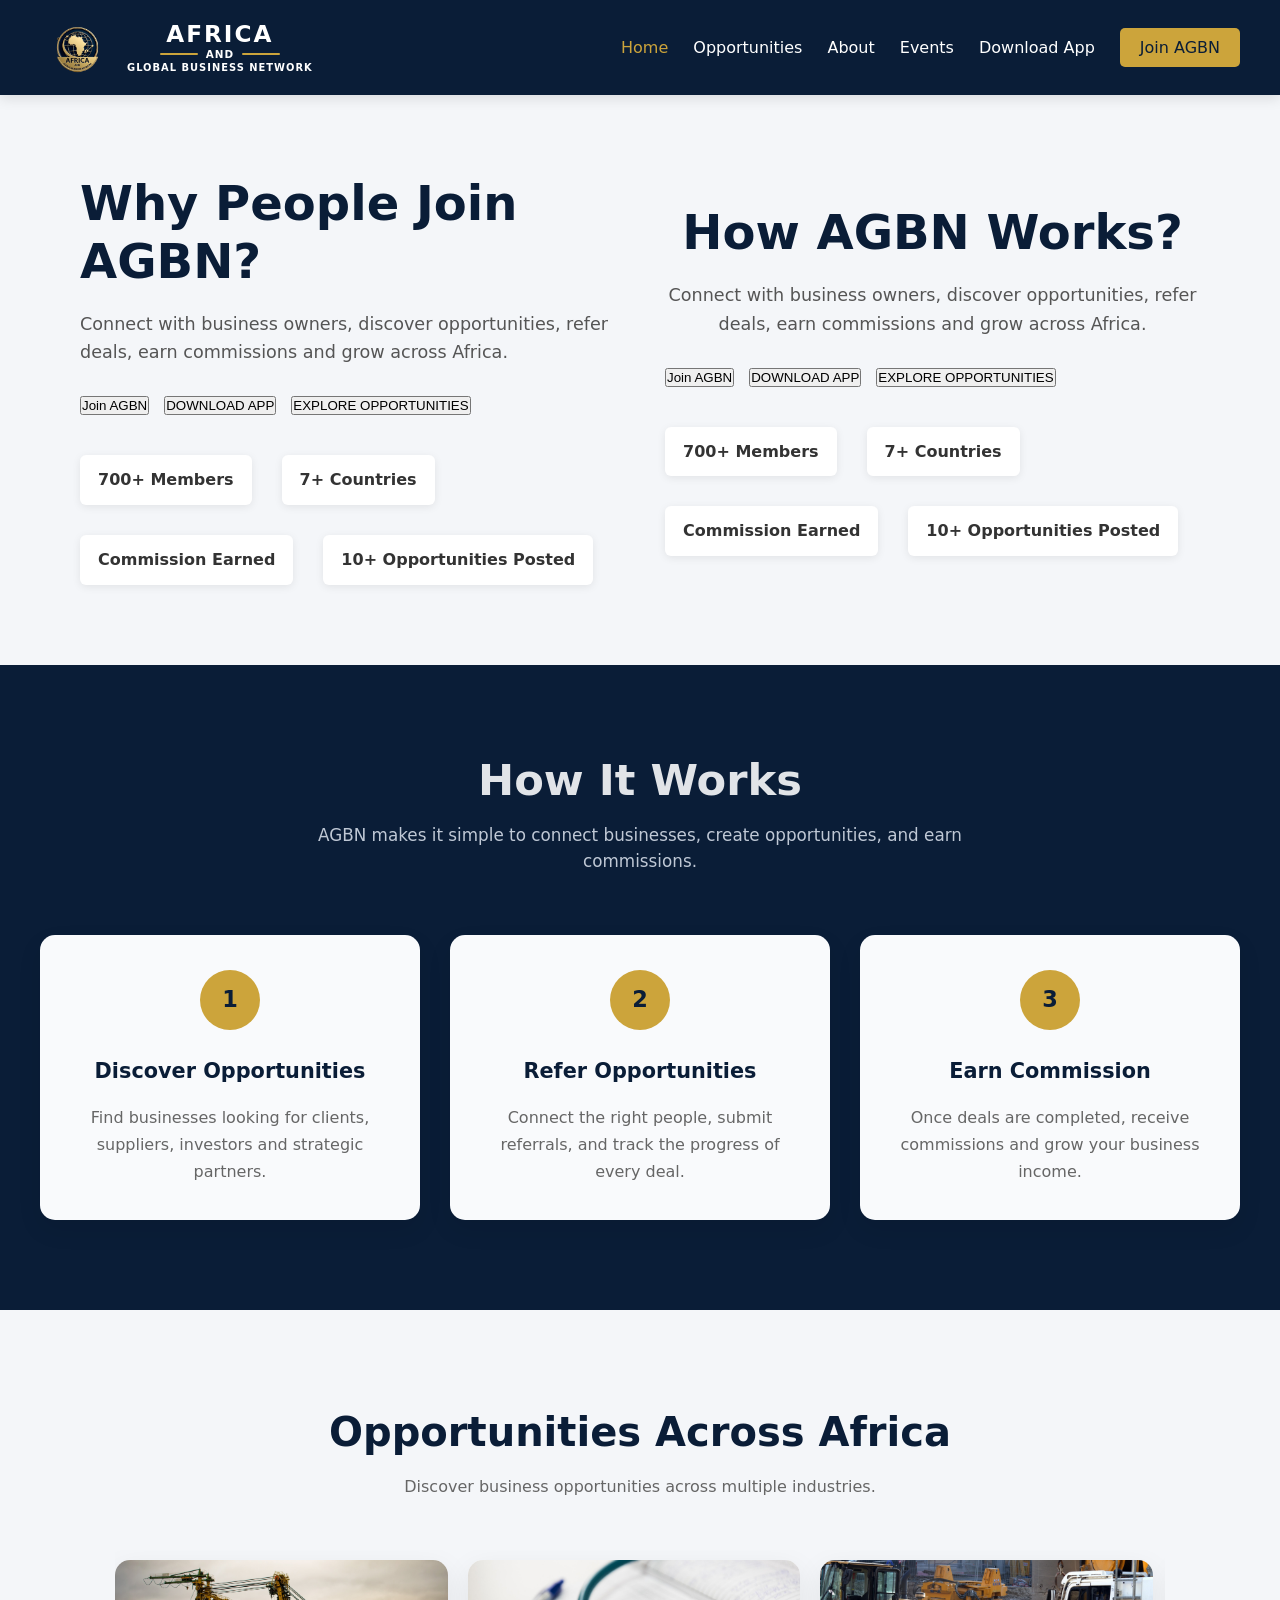
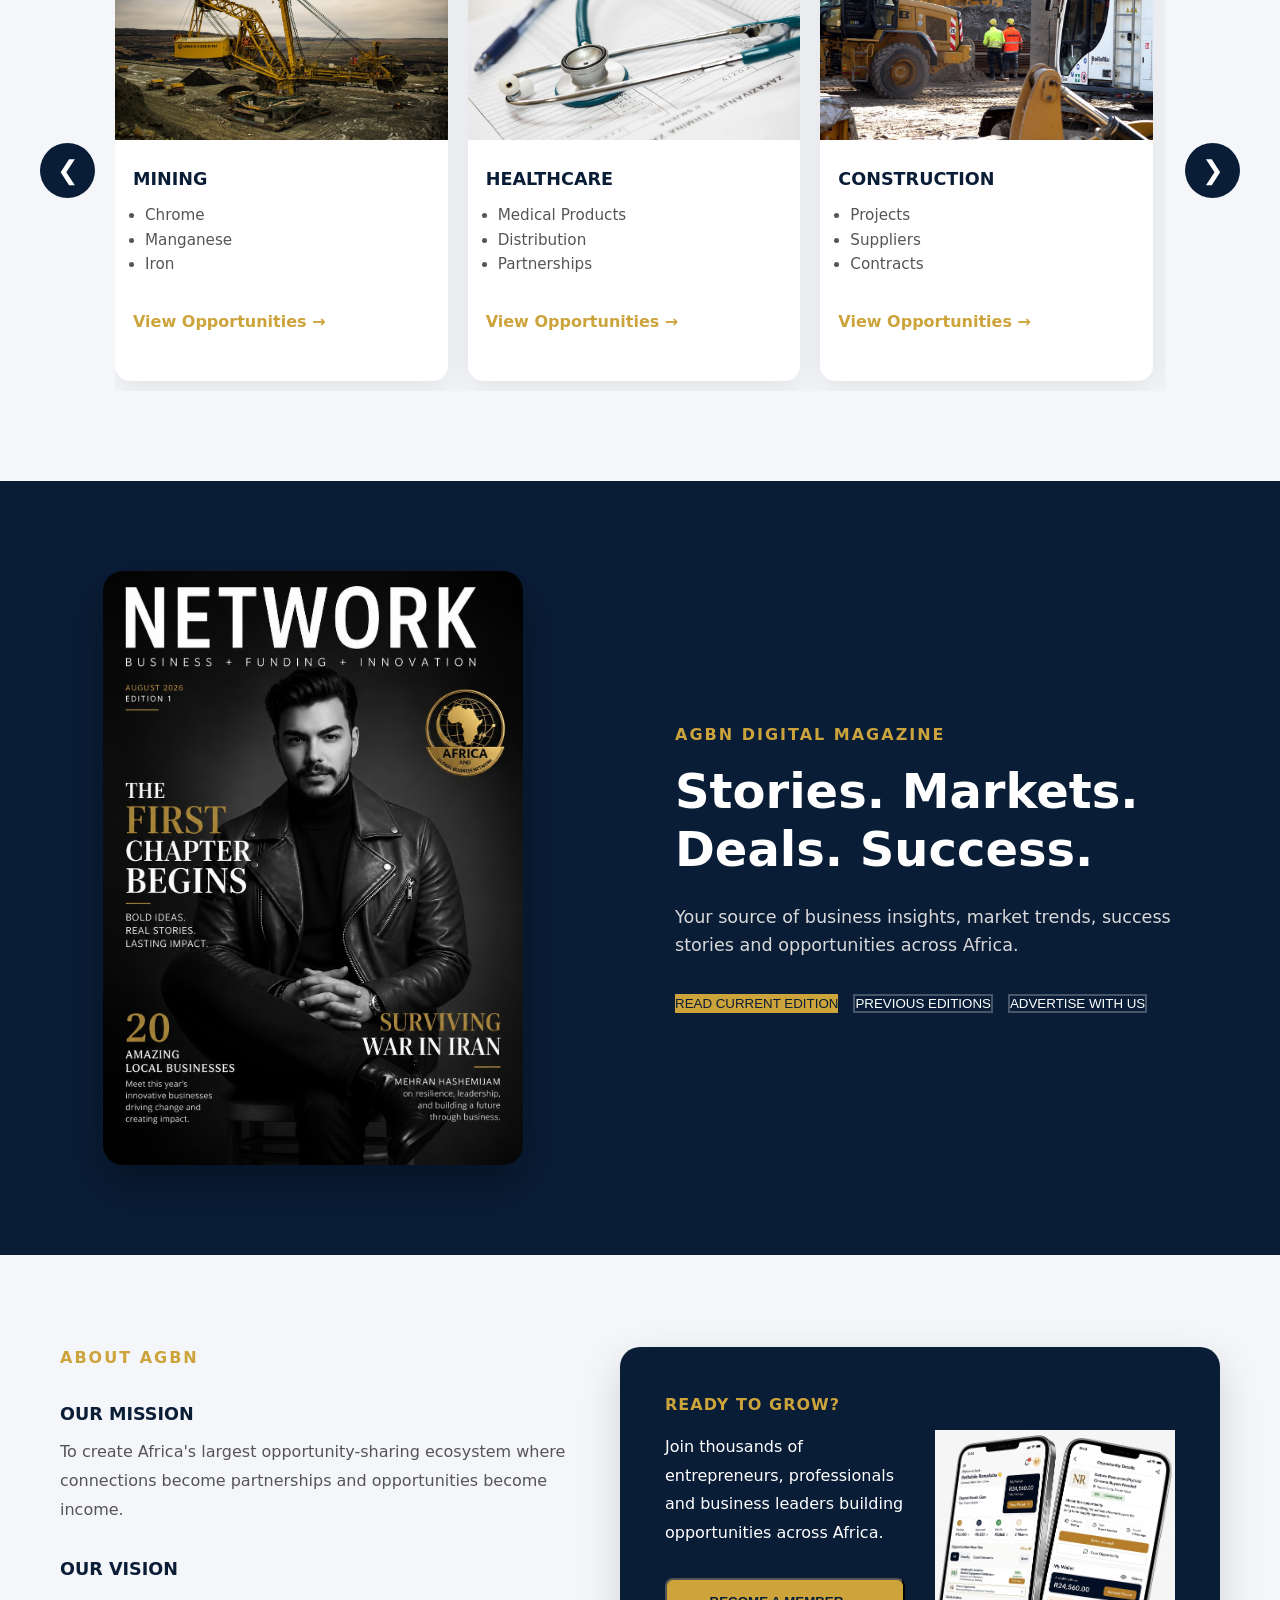
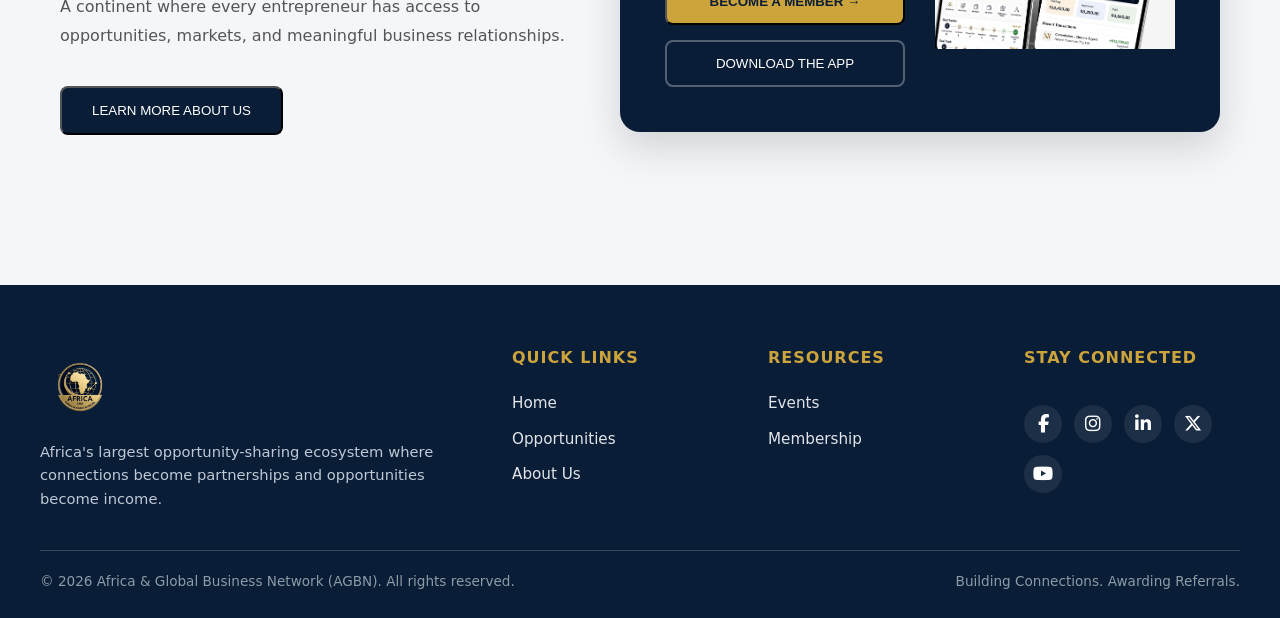
==== about.html @ 31475134 "Add files via upload" ====
<!DOCTYPE html>
<html lang="en">
<head>
    <meta charset="UTF-8">
    <meta name="viewport" content="width=device-width, initial-scale=1.0">
    <title>Africa & Global Business Network | AGBN</title>

     <!-- Browser Tab Logo -->
    <link rel="icon" type="image/png" href="./images/favicon.ico">

    <!-- Apple Devices -->
    <link rel="apple-touch-icon" href="./images/favicon.ico">
    <link rel="stylesheet" href="./css/main.css">

    <link rel="stylesheet" href="https://cdnjs.cloudflare.com/ajax/libs/font-awesome/6.7.2/css/all.min.css">
</head>
<body>

    <!-- NAVBAR -->
    <header class="navbar-header">
        <nav class="nav-container">

            <div class="logo-container">

                <!-- Logo -->
                <img src="./images/logos.png" alt="AGBN Logo" class="nav-logo">

                <!-- Logo Text -->
                <div class="logo-text">

                    <h2>AFRICA</h2>

                    <div class="logo-divider">
                        <span></span>
                        <p>AND</p>
                        <span></span>
                    </div>

                    <h4>GLOBAL BUSINESS NETWORK</h4>

                </div>

            </div>

            <!-- Mobile toggle -->
            <input type="checkbox" id="nav-toggle" class="nav-toggle">

            <label for="nav-toggle" class="hamburger-label">
                <span></span>
                <span></span>
                <span></span>
            </label>

            <ul class="nav-links">
                <li><a href="./index.html" class="active">Home</a></li>
                <li><a href="./opportunities.html">Opportunities</a></li>
                <!--
                <li><a href="#">Magazine</a></li>
                -->
                <li><a href="./about.html">About</a></li>
                <li><a href="./events.html">Events</a></li>
                <li><a href="./download.html">Download App</a></li>
                <li><a href="https://forms.gle/jRorKfWYr3iCk9Wu8" class="btn-join" target="_blank">Join AGBN</a></li>
            </ul>

        </nav>
    </header>

    <!-- HERO SECTION -->
    <main>
        <section class="first-section">

            <!-- Left side text -->
            <div class="text-content">

                <div class="heading">
                    <h2>
                        Why People Join AGBN?
                    </h2>

                    <p>
                        Connect with business owners, discover opportunities,
                        refer deals, earn commissions and grow across Africa.
                    </p>
                </div>

                <div class="buttons">
                    <button>Join AGBN</button>
                    <button>DOWNLOAD APP</button>
                    <button>EXPLORE OPPORTUNITIES</button>
                </div>

                <div class="stats">
                    <p>700+ Members</p>
                    <p>7+ Countries</p>
                    <p>Commission Earned</p>
                    <p>10+ Opportunities Posted</p>
                </div>

            </div>

            <!-- Right side image -->
            <div class="image-content">
                <div class="heading">
                    <h2>
                        How AGBN Works?
                    </h2>

                    <p>
                        Connect with business owners, discover opportunities,
                        refer deals, earn commissions and grow across Africa.
                    </p>
                </div>

                <div class="buttons">
                    <button>Join AGBN</button>
                    <button>DOWNLOAD APP</button>
                    <button>EXPLORE OPPORTUNITIES</button>
                </div>

                <div class="stats">
                    <p>700+ Members</p>
                    <p>7+ Countries</p>
                    <p>Commission Earned</p>
                    <p>10+ Opportunities Posted</p>
                </div>
            </div>

        </section>

        <section class="second-section">

            <div class="functionality">

                <div class="heading">
                    <h2>How It Works</h2>
                    <p>
                        AGBN makes it simple to connect businesses, create opportunities,
                        and earn commissions.
                    </p>
                </div>

                <div class="items">

                    <div class="item">
                        <div class="number">1</div>

                        <h4>Discover Opportunities</h4>

                        <p>
                            Find businesses looking for clients, suppliers,
                            investors and strategic partners.
                        </p>
                    </div>

                    <div class="item">
                        <div class="number">2</div>

                        <h4>Refer Opportunities</h4>

                        <p>
                            Connect the right people, submit referrals,
                            and track the progress of every deal.
                        </p>
                    </div>

                    <div class="item">
                        <div class="number">3</div>

                        <h4>Earn Commission</h4>

                        <p>
                            Once deals are completed, receive commissions
                            and grow your business income.
                        </p>
                    </div>

                </div>

            </div>

        </section>
        
        <section class="section-three">

            <div class="section-heading">
                <h2>Opportunities Across Africa</h2>
                <p>Discover business opportunities across multiple industries.</p>
            </div>

            <div class="slider">

                <button class="prev">&#10094;</button>

                <div class="cards" id="cards">

                    <div class="card">
                        <img src="./images/mining.jpg" alt="">
                        <h4>MINING</h4>

                        <ul>
                            <li>Chrome</li>
                            <li>Manganese</li>
                            <li>Iron</li>
                        </ul>

                        <a href="#">View Opportunities →</a>
                    </div>

                    <div class="card">
                        <img src="./images/medical.jpg" alt="">
                        <h4>HEALTHCARE</h4>

                        <ul>
                            <li>Medical Products</li>
                            <li>Distribution</li>
                            <li>Partnerships</li>
                        </ul>

                        <a href="#">View Opportunities →</a>
                    </div>

                    <div class="card">
                        <img src="./images/construction.jpg" alt="">
                        <h4>CONSTRUCTION</h4>

                        <ul>
                            <li>Projects</li>
                            <li>Suppliers</li>
                            <li>Contracts</li>
                        </ul>

                        <a href="#">View Opportunities →</a>
                    </div>

                    <div class="card">
                        <img src="./images/technology.jpg" alt="">
                        <h4>TECHNOLOGY</h4>

                        <ul>
                            <li>Software</li>
                            <li>Services</li>
                            <li>Consulting</li>
                        </ul>

                        <a href="#">View Opportunities →</a>
                    </div>

                    <div class="card">
                        <img src="./images/agriculture.jpg" alt="">
                        <h4>AGRICULTURE</h4>

                        <ul>
                            <li>Export</li>
                            <li>Processing</li>
                            <li>Contribution</li>
                        </ul>

                        <a href="#">View Opportunities →</a>
                    </div>

                    <div class="card">
                        <img src="./images/green_energy.jpg" alt="">
                        <h4>GREEN ENERGY</h4>

                        <ul>
                            <li>Solar</li>
                            <li>Wind</li>
                            <li>Hydrogen</li>
                        </ul>

                        <a href="#">View Opportunities →</a>
                    </div>

                    <div class="card">
                        <img src="./images/logistics.jpg" alt="">
                        <h4>LOGISTICS</h4>
                        <ul>
                            <li>Transport</li>
                            <li>Shipping</li>
                            <li>Product Sourcing</li>
                        </ul>

                        <a href="#">View Opportunities →</a>
                    </div>

                    <div class="card">
                        <img src="./images/finance.jpg" alt="">
                        <h4>FINANCE & INVESTMENT</h4>

                        <ul>
                            <li>Crypto</li>
                            <li>Investment</li>
                            <li>Asset Management</li>
                        </ul>

                        <a href="#">View Opportunities →</a>
                    </div>

                    <div class="card">
                        <img src="./images/prof.jpg" alt="">
                        <h4>PROFESSIONAL SERVICES</h4>

                        <ul>
                            <li>Accounting</li>
                            <li>Legal Services</li>
                            <li>IT Consulting</li>
                        </ul>

                        <a href="#">View Opportunities →</a>
                    </div>

                    <div class="card">
                        <img src="./images/manu.jpg" alt="">
                        <h4>MANUFACTURING & PRODUCTION</h4>

                        <ul>
                            <li>Export</li>
                            <li>Processing</li>
                            <li>Contribution</li>
                        </ul>

                        <a href="#">View Opportunities →</a>
                    </div>

                </div>

                <button class="next">&#10095;</button>

            </div>

        </section>

        <section class="section-four">

            <div class="image-left">
                <img src="./images/Magazine.jpeg" alt="AGBN Magazine">
            </div>

            <div class="sub-section-right">

                <span class="eyebrow">AGBN DIGITAL MAGAZINE</span>

                <h2>
                    Stories. Markets.<br>
                    Deals. Success.
                </h2>

                <p>
                    Your source of business insights, market trends,
                    success stories and opportunities across Africa.
                </p>

                <div class="magazine-buttons">
                    <button class="primary-btn">READ CURRENT EDITION</button>
                    <button class="secondary-btn">PREVIOUS EDITIONS</button>
                    <button class="secondary-btn">ADVERTISE WITH US</button>
                </div>

            </div>

        </section>

        <section class="section-five">

            <div class="section-left">

                <div class="about">

                    <h4>ABOUT AGBN</h4>

                    <h6>OUR MISSION</h6>

                    <p>
                        To create Africa's largest opportunity-sharing ecosystem
                        where connections become partnerships and
                        opportunities become income.
                    </p>

                    <h6>OUR VISION</h6>

                    <p>
                        A continent where every entrepreneur has access to
                        opportunities, markets, and meaningful business
                        relationships.
                    </p>

                    <button class="learn-btn">
                        LEARN MORE ABOUT US
                    </button>

                </div>

            </div>

            <div class="section-right">

                <div class="part-one">

                    <h6>READY TO GROW?</h6>

                    <p>
                        Join thousands of entrepreneurs, professionals
                        and business leaders building opportunities
                        across Africa.
                    </p>

                    <button class="member-btn">
                        BECOME A MEMBER →
                    </button>

                    <button class="download-btn">
                        DOWNLOAD THE APP
                    </button>

                </div>

                <div class="part-two">

                    <img src="./images/mobile_app.png"
                        alt="AGBN App">

                </div>

            </div>

        </section> 
    </main>

        <footer class="footer">
        <div class="footer-container">

            <!-- Logo & About -->
            <div class="footer-block">
                <img src="./images/logos.png" alt="AGBN Logo" class="footer-logo">
                <p>
                    Africa's largest opportunity-sharing ecosystem where
                    connections become partnerships and opportunities become income.
                </p>
            </div>

            <!-- Quick Links -->
            <div class="footer-block">
                <h5>QUICK LINKS</h5>
                <ul>
                    <li><a href="./index.html">Home</a></li>
                    <li><a href="./opportunities.html">Opportunities</a></li>
                    <li><a href="./about.html">About Us</a></li>
                </ul>
            </div>

            <!-- Resources -->
            <div class="footer-block">
                <h5>RESOURCES</h5>
                <ul>
                    <li><a href="./events.html">Events</a></li>
                    <li><a href="https://forms.gle/jRorKfWYr3iCk9Wu8" target="_blank" rel="noopener noreferrer">Membership</a></li>
                </ul>
            </div>

            <!-- Social Links -->
            <div class="footer-block">
                <h5>STAY CONNECTED</h5>
                <div class="social-icons">
                    <a href="#" aria-label="Facebook"><i class="fab fa-facebook-f"></i></a>
                    <a href="https://www.instagram.com/africa_global_business_network/" aria-label="Instagram" target="_blank" rel="noopener noreferrer"><i class="fab fa-instagram"></i></a>
                    <a href="#" aria-label="LinkedIn"><i class="fab fa-linkedin-in"></i></a>
                    <a href="#" aria-label="X"><i class="fab fa-x-twitter"></i></a>
                    <a href="#" aria-label="YouTube"><i class="fab fa-youtube"></i></a>
                </div>
            </div>

        </div>

        <hr>

        <div class="footer-bottom">
            <p>© 2026 Africa & Global Business Network (AGBN). All rights reserved.</p>
            <p>Building Connections. Awarding Referrals.</p>
        </div>
    </footer>

    <script src="./js/script.js"></script>
</body>
</html>
---- css/main.css ----
/* ================================
   GLOBAL RESET
================================ */
* {
    margin: 0;
    padding: 0;
    box-sizing: border-box;
}

body {
    font-family: 'Segoe UI', system-ui, -apple-system, sans-serif;
    background-color: #f4f6f9;
    line-height: 1.6;
    color: #333;
}

/* ================================
   NAVBAR
================================ */
.navbar-header {
    background-color: #0a1d37;
    padding: 10px 40px;
    position: sticky;
    top: 0;
    z-index: 1000;
    box-shadow: 0 4px 12px rgba(0, 0, 0, 0.1);
}

.nav-container {
    max-width: 1200px;
    margin: auto;
    display: flex;
    justify-content: space-between;
    align-items: center;
}

/* Logo */
.logo-container {
    display: flex;
    align-items: center;
    gap: 12px;
}

.nav-logo {
    width: 75px;
    height: auto;
}

.logo-text {
    display: flex;
    flex-direction: column;
    align-items: center;
    justify-content: center;
    color: #fff;
    text-align: center;
    line-height: 1;
}

.logo-text h2 {
    margin: 0;
    font-size: 1.45rem;
    font-weight: 800;
    letter-spacing: 2px;
    text-transform: uppercase;
}

.logo-divider {
    display: flex;
    align-items: center;
    justify-content: center;
    gap: 8px;
    margin: 4px 0;
    width: 100%;
}

.logo-divider span {
    width: 38px;
    height: 2px;
    background: #cca43b;
    border-radius: 2px;
}

.logo-divider p {
    margin: 0;
    font-size: 0.65rem;
    font-weight: 700;
    color: #fff;
    letter-spacing: 1px;
}

.logo-text h4 {
    margin: 0;
    font-size: 0.62rem;
    font-weight: 700;
    letter-spacing: 1px;
    text-transform: uppercase;
    white-space: nowrap;
}

/* Navigation Links */
.nav-links {
    list-style: none;
    display: flex;
    align-items: center;
    gap: 25px;
}

.nav-links a {
    text-decoration: none;
    color: white;
    font-size: 1rem;
    font-weight: 500;
    transition: color 0.3s ease;
}

.nav-links a:hover,
.nav-links a.active {
    color: #cca43b;
}

/* Join Button */
.btn-join {
    background: #cca43b;
    color: #0a1d37 !important;
    padding: 10px 20px;
    border-radius: 5px;
    font-weight: 600;
}

.btn-join:hover {
    background: #e5b945;
}

/* Mobile Navbar Toggles */
.nav-toggle {
    display: none;
}

.hamburger-label {
    display: none;
    cursor: pointer;
    flex-direction: column;
    gap: 6px;
}

.hamburger-label span {
    width: 28px;
    height: 3px;
    background: white;
    border-radius: 2px;
    transition: all 0.3s ease;
}

/* ================================
   HERO SECTION
================================ */
.first-section {
    max-width: 1200px;
    margin: auto;
    padding: 80px 40px;
    display: flex;
    justify-content: space-between;
    align-items: center;
    gap: 50px;
}

.text-content {
    flex: 1;
}

.heading h2 {
    font-size: 3rem;
    line-height: 1.2;
    color: #0a1d37;
}

.gold-text {
    color: #cca43b;
}

.heading p {
    margin-top: 20px;
    font-size: 1.1rem;
    color: #555;
}

/* Buttons */
.buttons {
    margin-top: 30px;
    display: flex;
    gap: 15px;
    flex-wrap: wrap;
}

.btn {
    display: inline-block;
    padding: 14px 20px;
    border-radius: 5px;
    font-weight: 600;
    text-decoration: none;
    text-align: center;
    cursor: pointer;
    transition: all 0.3s ease;
}

.btn:hover {
    transform: translateY(-2px);
}

.primary-btn {
    background: #cca43b;
    color: #0a1d37;
    border: none;
}

.primary-btn:hover {
    background: #e5b945;
}

.secondary-btn {
    background: transparent;
    color: white;
    border: 2px solid rgba(255, 255, 255, 0.25);
}

.secondary-btn:hover {
    background: white;
    color: #0a1d37;
}

.outline-btn {
    background: transparent;
    color: #0a1d37;
    border: 2px solid #0a1d37;
}

.outline-btn:hover {
    background: #0a1d37;
    color: white;
}

/* Stats */
.stats {
    margin-top: 40px;
    display: flex;
    gap: 30px;
    flex-wrap: wrap;
}

.stats p {
    background: white;
    padding: 12px 18px;
    border-radius: 6px;
    font-weight: 600;
    box-shadow: 0 2px 8px rgba(0, 0, 0, 0.08);
}

.image-content {
    flex: 1;
    text-align: center;
}

.image-content img {
    max-width: 350px;
    width: 100%;
}

/* ================================
   HOW IT WORKS (SECTION TWO)
================================ */
.second-section {
    background: #0a1d37;
    padding: 90px 20px;
}

.functionality {
    max-width: 1200px;
    margin: auto;
}

.functionality .heading {
    text-align: center;
    margin-bottom: 60px;
}

.functionality .heading h2 {
    font-size: 2.7rem;
    color: #e1e4e8;
    margin-bottom: 15px;
}

.functionality .heading p {
    max-width: 650px;
    margin: auto;
    color: #bfc8d5;
    font-size: 1.05rem;
}

.items {
    display: grid;
    grid-template-columns: repeat(3, 1fr);
    gap: 30px;
}

.item {
    background: #f9fafc;
    padding: 35px;
    border-radius: 15px;
    text-align: center;
    box-shadow: 0 10px 25px rgba(0, 0, 0, 0.08);
    transition: transform 0.3s ease, box-shadow 0.3s ease;
}

.item:hover {
    transform: translateY(-8px);
    box-shadow: 0 15px 35px rgba(0, 0, 0, 0.12);
}

.number {
    width: 60px;
    height: 60px;
    margin: 0 auto 25px;
    border-radius: 50%;
    display: flex;
    justify-content: center;
    align-items: center;
    background: #cca43b;
    color: #0a1d37;
    font-size: 1.4rem;
    font-weight: bold;
}

.item h4 {
    color: #0a1d37;
    margin-bottom: 15px;
    font-size: 1.3rem;
}

.item p {
    color: #666;
    line-height: 1.7;
}

/* ================================
   OPPORTUNITIES SLIDER (SECTION THREE)
================================ */
.section-three {
    padding: 90px 20px;
    background: #f4f6f9;
}

.section-heading {
    text-align: center;
    margin-bottom: 50px;
}

.section-heading h2 {
    font-size: 2.5rem;
    color: #0a1d37;
}

.section-heading p {
    color: #666;
    margin-top: 10px;
}

.slider {
    max-width: 1200px;
    margin: auto;
    display: flex;
    align-items: center;
    gap: 20px;
}

.cards {
    display: flex;
    gap: 20px;
    flex: 1;
    overflow-x: auto;
    overflow-y: hidden;
    scroll-behavior: smooth;
    scroll-snap-type: x mandatory;
    scrollbar-width: none;
    padding: 10px 5px;
}

.cards::-webkit-scrollbar {
    display: none;
}

.card {
    flex: 0 0 calc(33.333% - 14px);
    flex-shrink: 0;
    background: white;
    border-radius: 15px;
    overflow: hidden;
    box-shadow: 0 10px 30px rgba(0, 0, 0, 0.08);
    transition: transform 0.3s ease;
    scroll-snap-align: start;
}

.card:hover {
    transform: translateY(-10px);
}

.card img {
    width: 100%;
    height: 180px;
    object-fit: cover;
}

.card h4 {
    padding: 18px 18px 10px;
    color: #0a1d37;
    font-size: 1.1rem;
}

.card ul {
    padding: 0 30px;
    margin-bottom: 15px;
    color: #555;
    font-size: 0.95rem;
}

.card a {
    display: block;
    padding: 18px;
    color: #cca43b;
    text-decoration: none;
    font-weight: bold;
}

.prev,
.next {
    width: 55px;
    height: 55px;
    border: none;
    border-radius: 50%;
    background: #0a1d37;
    color: white;
    font-size: 26px;
    cursor: pointer;
    transition: background 0.3s ease, color 0.3s ease;
    flex-shrink: 0;
}

.prev:hover,
.next:hover {
    background: #cca43b;
    color: #0a1d37;
}

/* ================================
   MAGAZINE (SECTION FOUR)
================================ */
.section-four {
    background: #0a1d37;
    padding: 90px 20px;
    display: flex;
    justify-content: center;
    align-items: center;
    gap: 70px;
}

.image-left {
    flex: 1;
    display: flex;
    justify-content: center;
}

.image-left img {
    width: 100%;
    max-width: 420px;
    border-radius: 20px;
    box-shadow: 0 20px 45px rgba(0, 0, 0, 0.35);
}

.sub-section-right {
    flex: 1;
    color: white;
}

.eyebrow {
    display: inline-block;
    color: #cca43b;
    font-weight: 700;
    letter-spacing: 2px;
    margin-bottom: 15px;
}

.sub-section-right h2 {
    font-size: 3rem;
    line-height: 1.2;
    margin-bottom: 25px;
}

.sub-section-right p {
    color: #d8d8d8;
    font-size: 1.1rem;
    margin-bottom: 35px;
    max-width: 500px;
}

.magazine-buttons {
    display: flex;
    flex-wrap: wrap;
    gap: 15px;
}

.magazine-buttons h4 {
    color: #cca43b;
    font-size: 1.2rem;
    letter-spacing: 1px;
}

/* ================================
   ABOUT & CTA (SECTION FIVE)
================================ */
.section-five {
    max-width: 1200px;
    margin: auto;
    padding: 90px 20px;
    display: flex;
    gap: 50px;
    align-items: center;
}

.section-left {
    flex: 1;
}

.about h4 {
    color: #cca43b;
    letter-spacing: 2px;
    margin-bottom: 25px;
}

.about h6 {
    color: #0a1d37;
    font-size: 1.1rem;
    margin-top: 30px;
    margin-bottom: 10px;
}

.about p {
    color: #555;
    line-height: 1.8;
}

.learn-btn {
    margin-top: 35px;
    background: #0a1d37;
    color: white;
    padding: 15px 30px;
    border-radius: 8px;
}

.learn-btn:hover {
    background: #cca43b;
    color: #0a1d37;
}

.section-right {
    flex: 1;
    background: #0a1d37;
    border-radius: 20px;
    padding: 45px;
    display: flex;
    align-items: center;
    justify-content: space-between;
    gap: 30px;
    box-shadow: 0 15px 40px rgba(0, 0, 0, 0.15);
}

.part-one {
    flex: 1;
}

.part-one h6 {
    color: #cca43b;
    font-size: 1rem;
    letter-spacing: 1px;
    margin-bottom: 15px;
}

.part-one p {
    color: white;
    line-height: 1.8;
    margin-bottom: 30px;
}

.member-btn {
    background: #cca43b;
    color: #0a1d37;
    padding: 14px 24px;
    border-radius: 8px;
    font-weight: bold;
    margin-bottom: 15px;
    width: 100%;
}

.member-btn:hover {
    background: #e5b945;
}

.download-btn {
    width: 100%;
    padding: 14px;
    background: transparent;
    border: 2px solid rgba(255, 255, 255, 0.3);
    color: white;
    border-radius: 8px;
}

.download-btn:hover {
    background: white;
    color: #0a1d37;
}

.part-two {
    flex: 1;
    display: flex;
    justify-content: center;
}

.part-two img {
    width: 100%;
    max-width: 280px;
}

/* ================================
   FOOTER
================================ */
.footer {
    background: #081629;
    color: white;
    padding: 70px 20px 25px;
}

.footer-container {
    max-width: 1200px;
    margin: auto;
    display: grid;
    grid-template-columns: repeat(auto-fit, minmax(220px, 1fr));
    gap: 45px;
}

.footer-block h5 {
    color: #cca43b;
    margin-bottom: 20px;
    letter-spacing: 1px;
    font-size: 1rem;
    font-weight: 700;
}

.footer-logo {
    width: 110px;
    margin-bottom: 20px;
}

.footer-block p {
    color: #bfc8d5;
    line-height: 1.8;
    font-size: 0.92rem;
}

.footer-block ul {
    list-style: none;
    padding: 0;
}

.footer-block ul li {
    margin-bottom: 12px;
}

.footer-block ul li a {
    color: #d8d8d8;
    text-decoration: none;
    transition: color 0.3s ease;
}

.footer-block ul li a:hover {
    color: #cca43b;
}

/* Social Media Icons */
.social-icons {
    margin-top: 15px;
    display: flex;
    gap: 15px;
    flex-wrap: wrap;
}

.social-icons a {
    width: 44px;
    height: 44px;
    display: flex;
    justify-content: center;
    align-items: center;
    border-radius: 50%;
    text-decoration: none;
    background: rgba(255, 255, 255, 0.08);
    color: white;
    font-size: 18px;
    transition: all 0.3s ease;
}

.social-icons a:hover {
    background: #cca43b;
    color: #0a1d37;
    transform: translateY(-5px) scale(1.08);
    box-shadow: 0 10px 20px rgba(204, 164, 59, 0.35);
}

.footer hr {
    border: none;
    height: 1px;
    background: rgba(255, 255, 255, 0.1);
    margin: 50px auto 25px;
    max-width: 1200px;
}

.footer-bottom {
    max-width: 1200px;
    margin: auto;
    display: flex;
    justify-content: space-between;
    align-items: center;
    flex-wrap: wrap;
    gap: 15px;
    color: #9aa7b8;
    font-size: 0.9rem;
}

/* ================================
   RSVP BUTTON & MODAL STYLES
================================ */
.btn-rsvp {
    display: inline-block;
    align-self: flex-start;
    margin-top: 15px;
    padding: 12px 28px;
    background: #cca43b;
    color: #0a1d37;
    font-weight: 700;
    font-size: 1rem;
    border: none;
    border-radius: 6px;
    cursor: pointer;
    transition: all 0.3s ease;
}

.btn-rsvp:hover {
    background: #e5b945;
    transform: translateY(-2px);
}

/* Modal Overlay */
.modal-overlay {
    position: fixed;
    top: 0;
    left: 0;
    width: 100%;
    height: 100%;
    background: rgba(10, 29, 55, 0.75);
    backdrop-filter: blur(4px);
    display: flex;
    justify-content: center;
    align-items: center;
    z-index: 2000;
    opacity: 0;
    visibility: hidden;
    transition: opacity 0.3s ease, visibility 0.3s ease;
}

/* Show Modal Class */
.modal-overlay.active {
    opacity: 1;
    visibility: visible;
}

/* Modal Content Box */
.modal-content {
    background: #ffffff;
    padding: 40px 30px;
    border-radius: 16px;
    max-width: 420px;
    width: 90%;
    text-align: center;
    position: relative;
    box-shadow: 0 20px 40px rgba(0, 0, 0, 0.2);
    transform: translateY(-20px) scale(0.95);
    transition: transform 0.3s ease;
}

.modal-overlay.active .modal-content {
    transform: translateY(0) scale(1);
}

.modal-close {
    position: absolute;
    top: 15px;
    right: 20px;
    background: none;
    border: none;
    font-size: 1.8rem;
    color: #888;
    cursor: pointer;
    line-height: 1;
    transition: color 0.2s ease;
}

.modal-close:hover {
    color: #0a1d37;
}

.modal-icon {
    font-size: 3rem;
    color: #cca43b;
    margin-bottom: 15px;
}

.modal-content h3 {
    color: #0a1d37;
    font-size: 1.5rem;
    margin-bottom: 12px;
}

.modal-content p {
    color: #666;
    font-size: 0.95rem;
    line-height: 1.6;
    margin-bottom: 25px;
}

.btn-modal-close {
    padding: 10px 24px;
    background: #0a1d37;
    color: #ffffff;
    border: none;
    border-radius: 6px;
    font-weight: 600;
    cursor: pointer;
    transition: background 0.3s ease, color 0.3s ease;
}

.btn-modal-close:hover {
    background: #cca43b;
    color: #0a1d37;
}

/* ================================
   COMING SOON PAGE
================================ */
.coming-soon-section {
    min-height: calc(100vh - 110px);
    display: flex;
    justify-content: center;
    align-items: center;
    padding: 40px 20px;
    background: linear-gradient(135deg, #f4f6f9, #eef3f8);
}

.coming-soon-card {
    max-width: 700px;
    width: 100%;
    background: #ffffff;
    text-align: center;
    padding: 60px 40px;
    border-radius: 20px;
    box-shadow: 0 20px 50px rgba(0, 0, 0, 0.08);
    animation: fadeUp 0.8s ease;
}

.coming-soon-badge {
    display: inline-block;
    background: #cca43b;
    color: #0a1d37;
    font-weight: 700;
    padding: 8px 18px;
    border-radius: 30px;
    margin-bottom: 25px;
    font-size: 0.9rem;
}

.coming-soon-card h1 {
    font-size: 3.5rem;
    color: #0a1d37;
    margin-bottom: 20px;
}

.coming-soon-card p {
    color: #555;
    font-size: 1.1rem;
    line-height: 1.8;
    margin-bottom: 40px;
}

.back-home-btn {
    display: inline-block;
    padding: 15px 35px;
    background: #0a1d37;
    color: white;
    text-decoration: none;
    border-radius: 8px;
    font-weight: 600;
    transition: all 0.3s ease;
}

.back-home-btn:hover {
    background: #cca43b;
    color: #0a1d37;
    transform: translateY(-3px);
}

@keyframes fadeUp {
    from {
        opacity: 0;
        transform: translateY(40px);
    }
    to {
        opacity: 1;
        transform: translateY(0);
    }
}

/* ================================
   MEDIA QUERIES
================================ */

/* Tablet (Max-width: 992px) */
@media screen and (max-width: 992px) {
    .navbar-header {
        padding: 10px 20px;
    }

    .nav-logo {
        width: 60px;
    }

    .logo-container {
        gap: 10px;
    }

    .logo-text h2 {
        font-size: 1.2rem;
    }

    .logo-divider span {
        width: 28px;
    }

    .logo-divider p {
        font-size: 0.6rem;
    }

    .logo-text h4 {
        font-size: 0.55rem;
    }

    .hamburger-label {
        display: flex;
    }

    .nav-links {
        position: absolute;
        top: 100%;
        left: 0;
        width: 100%;
        background: #0a1d37;
        flex-direction: column;
        gap: 0;
        max-height: 0;
        overflow: hidden;
        transition: max-height 0.4s ease-in-out;
    }

    .nav-links li {
        width: 100%;
        text-align: center;
    }

    .nav-links a {
        display: block;
        padding: 18px 0;
        border-bottom: 1px solid rgba(255, 255, 255, 0.08);
    }

    .nav-toggle:checked ~ .nav-links {
        max-height: 600px;
    }

    .nav-toggle:checked ~ .hamburger-label span:nth-child(1) {
        transform: rotate(45deg) translate(6px, 6px);
    }

    .nav-toggle:checked ~ .hamburger-label span:nth-child(2) {
        opacity: 0;
    }

    .nav-toggle:checked ~ .hamburger-label span:nth-child(3) {
        transform: rotate(-45deg) translate(6px, -7px);
    }

    .items {
        grid-template-columns: repeat(2, 1fr);
    }

    .card {
        flex: 0 0 calc(50% - 15px);
    }

    .section-four {
        flex-direction: column;
        text-align: center;
        gap: 40px;
    }

    .sub-section-right {
        display: flex;
        flex-direction: column;
        align-items: center;
    }

    .sub-section-right h2 {
        font-size: 2.3rem;
    }

    .magazine-buttons {
        justify-content: center;
    }

    .section-five {
        flex-direction: column;
    }

    .section-right {
        flex-direction: column-reverse;
        text-align: center;
    }

    .part-one {
        width: 100%;
    }
}

/* Mobile (Max-width: 768px) */
@media screen and (max-width: 768px) {
    .logo-container {
        gap: 8px;
    }

    .nav-logo {
        width: 48px;
    }

    .logo-text h2 {
        font-size: 1rem;
    }

    .logo-divider {
        gap: 6px;
    }

    .logo-divider span {
        width: 18px;
    }

    .logo-divider p {
        font-size: 0.5rem;
    }

    .logo-text h4 {
        font-size: 0.45rem;
        white-space: nowrap;
    }

    .first-section {
        flex-direction: column-reverse;
        text-align: center;
        padding: 40px 20px;
    }

    .heading h2 {
        font-size: 2.2rem;
    }

    .buttons,
    .stats {
        justify-content: center;
    }

    .image-content img {
        max-width: 250px;
    }

    .second-section {
        padding: 60px 20px;
    }

    .items {
        grid-template-columns: 1fr;
    }

    .functionality .heading h2 {
        font-size: 2rem;
    }

    .prev,
    .next {
        display: none;
    }

    .cards {
        gap: 15px;
    }

    .card {
        flex: 0 0 calc(80% - 8px);
    }

    .footer {
        text-align: center;
    }

    .footer-logo {
        margin: auto auto 20px;
    }

    .social-icons {
        justify-content: center;
    }

    .footer-bottom {
        flex-direction: column;
        text-align: center;
    }

    .coming-soon-card {
        padding: 40px 25px;
    }

    .coming-soon-card h1 {
        font-size: 2.4rem;
    }

    .coming-soon-card p {
        font-size: 1rem;
    }
}

/* Small Phones (Max-width: 600px) */
@media screen and (max-width: 600px) {
    .image-left img {
        max-width: 280px;
    }

    .sub-section-right h2 {
        font-size: 2rem;
    }

    .magazine-buttons {
        flex-direction: column;
        width: 100%;
    }

    .section-five {
        padding: 60px 20px;
    }

    .section-right {
        padding: 30px;
    }

    .part-two img {
        max-width: 220px;
    }
}

/* Extra Small Devices (Max-width: 480px) */
@media screen and (max-width: 480px) {
    .card {
        flex: 0 0 100%;
    }

    .card img {
        height: 160px;
    }

    .card h4 {
        font-size: 1rem;
    }

    .card ul {
        font-size: 0.85rem;
        padding: 0 20px;
    }
}

/* ================================ FOOTER STYLES ================================ */
.footer {
    background-color: #0a1d37;
    color: #ffffff;
    padding: 60px 20px 25px 20px;
    margin-top: 60px;
}

.footer-container {
    max-width: 1200px;
    margin: 0 auto;
    display: grid;
    grid-template-columns: 2fr repeat(3, 1fr);
    gap: 40px;
}

.footer-block {
    display: flex;
    flex-direction: column;
}

.footer-logo {
    width: 80px;
    height: auto;
    margin-bottom: 15px;
}

.footer-block p {
    color: #bfc8d5;
    font-size: 0.92rem;
    line-height: 1.6;
}

.footer-block h5 {
    color: #cca43b;
    font-size: 1rem;
    font-weight: 700;
    margin-bottom: 20px;
    letter-spacing: 1px;
}

.footer-block ul {
    list-style: none;
    padding: 0;
    margin: 0;
}

.footer-block ul li {
    margin-bottom: 10px;
}

.footer-block ul li a {
    color: #e1e4e8;
    text-decoration: none;
    font-size: 0.95rem;
    transition: color 0.3s ease;
}

.footer-block ul li a:hover {
    color: #cca43b;
}

/* Social Media Icons */
.social-icons {
    display: flex;
    gap: 12px;
}

.social-icons a {
    display: flex;
    align-items: center;
    justify-content: center;
    width: 38px;
    height: 38px;
    background-color: rgba(255, 255, 255, 0.08);
    color: #ffffff;
    border-radius: 50%;
    text-decoration: none;
    transition: background-color 0.3s ease, transform 0.3s ease;
}

.social-icons a:hover {
    background-color: #cca43b;
    color: #0a1d37;
    transform: translateY(-3px);
}

/* Footer Bottom Divider & Text */
.footer hr {
    max-width: 1200px;
    margin: 40px auto 20px auto;
    border: none;
    border-top: 1px solid rgba(255, 255, 255, 0.1);
}

.footer-bottom {
    max-width: 1200px;
    margin: 0 auto;
    display: flex;
    justify-content: space-between;
    align-items: center;
    color: #8c9ba5;
    font-size: 0.85rem;
    flex-wrap: wrap;
    gap: 10px;
}

/* Footer Responsive Layout */
@media (max-width: 900px) {
    .footer-container {
        grid-template-columns: 1fr 1fr;
    }
}

@media (max-width: 576px) {
    .footer-container {
        grid-template-columns: 1fr;
        gap: 30px;
    }

    .footer-bottom {
        flex-direction: column;
        text-align: center;
    }
}

/* ================================ RSVP MODAL STYLES ================================ */
.modal-overlay {
    position: fixed;
    top: 0;
    left: 0;
    width: 100%;
    height: 100%;
    background: rgba(10, 29, 55, 0.7);
    backdrop-filter: blur(4px);
    display: flex;
    align-items: center;
    justify-content: center;
    opacity: 0;
    visibility: hidden;
    transition: opacity 0.3s ease, visibility 0.3s ease;
    z-index: 2000;
}

.modal-overlay.active {
    opacity: 1;
    visibility: visible;
}

.modal-content {
    background: #ffffff;
    padding: 35px 30px;
    border-radius: 12px;
    max-width: 420px;
    width: 90%;
    text-align: center;
    position: relative;
    box-shadow: 0 20px 40px rgba(0, 0, 0, 0.2);
    transform: scale(0.8);
    transition: transform 0.3s ease;
}

.modal-overlay.active .modal-content {
    transform: scale(1);
}

.modal-close {
    position: absolute;
    top: 15px;
    right: 18px;
    background: none;
    border: none;
    font-size: 1.5rem;
    color: #888;
    cursor: pointer;
    line-height: 1;
    transition: color 0.2s;
}

.modal-close:hover {
    color: #111;
}

.modal-icon {
    font-size: 2.5rem;
    color: #cca43b;
    margin-bottom: 15px;
}

.modal-content h3 {
    color: #0a1d37;
    font-size: 1.35rem;
    margin-bottom: 10px;
}

.modal-content p {
    color: #555;
    font-size: 0.95rem;
    line-height: 1.5;
    margin-bottom: 20px;
}

.btn-modal-close {
    background-color: #0a1d37;
    color: #ffffff;
    border: none;
    padding: 10px 24px;
    border-radius: 6px;
    font-weight: 600;
    cursor: pointer;
    transition: background-color 0.2s ease;
}

.btn-modal-close:hover {
    background-color: #cca43b;
    color: #0a1d37;
}

/* ===================================================
   EVENTS MAIN SECTION & CARD STYLING
=================================================== */

/* Container centering the event card on the page */
.events-main-container {
    max-width: 1100px;
    margin: 60px auto;
    padding: 0 20px;
    display: flex;
    justify-content: center;
    align-items: center;
    min-height: 60vh;
}

/* Event Card Wrapper */
.event {
    display: flex;
    flex-direction: column; /* Mobile first stack */
    width: 100%;
    max-width: 850px;
    background-color: #ffffff;
    border-radius: 16px;
    overflow: hidden;
    box-shadow: 0 12px 30px rgba(0, 0, 0, 0.08);
    border: 1px solid rgba(10, 29, 55, 0.08);
    transition: transform 0.3s ease, box-shadow 0.3s ease;
}

.event:hover {
    transform: translateY(-5px);
    box-shadow: 0 18px 40px rgba(0, 0, 0, 0.12);
}

/* Event Image Container */
.event .image {
    width: 100%;
    height: 260px;
    overflow: hidden;
    position: relative;
}

.event .image img {
    width: 100%;
    height: 100%;
    object-fit: cover;
    display: block;
    transition: transform 0.4s ease;
}

.event:hover .image img {
    transform: scale(1.04);
}

/* Event Details Container */
.event-details {
    padding: 35px 30px;
    display: flex;
    flex-direction: column;
    justify-content: center;
    gap: 12px;
    flex: 1;
}

.event-details h4 {
    font-size: 1.5rem;
    font-weight: 700;
    color: #0a1d37; /* AGBN Navy */
    margin-bottom: 8px;
    line-height: 1.3;
}

.event-info {
    font-size: 1rem;
    color: #555555;
    margin: 0;
    display: flex;
    align-items: center;
    gap: 8px;
}

.event-info strong {
    color: #0a1d37;
    min-width: 60px;
}

/* RSVP Button */
.btn-rsvp {
    display: inline-block;
    align-self: flex-start;
    margin-top: 15px;
    padding: 12px 32px;
    background-color: #cca43b; /* AGBN Gold */
    color: #0a1d37;
    font-weight: 700;
    text-align: center;
    text-decoration: none;
    border-radius: 8px;
    transition: background-color 0.25s ease, transform 0.2s ease, box-shadow 0.25s ease;
    box-shadow: 0 4px 12px rgba(204, 164, 59, 0.25);
}

.btn-rsvp:hover {
    background-color: #e5b945;
    transform: translateY(-2px);
    box-shadow: 0 6px 16px rgba(204, 164, 59, 0.35);
}

/* ===================================================
   DESKTOP / TABLET RESPONSIVE LAYOUT
=================================================== */
@media (min-width: 768px) {
    .event {
        flex-direction: row; /* Side-by-side layout on desktop */
        height: 380px;
    }

    .event .image {
        width: 48%;
        height: 100%;
    }

    .event-details {
        width: 52%;
        padding: 40px;
    }
}
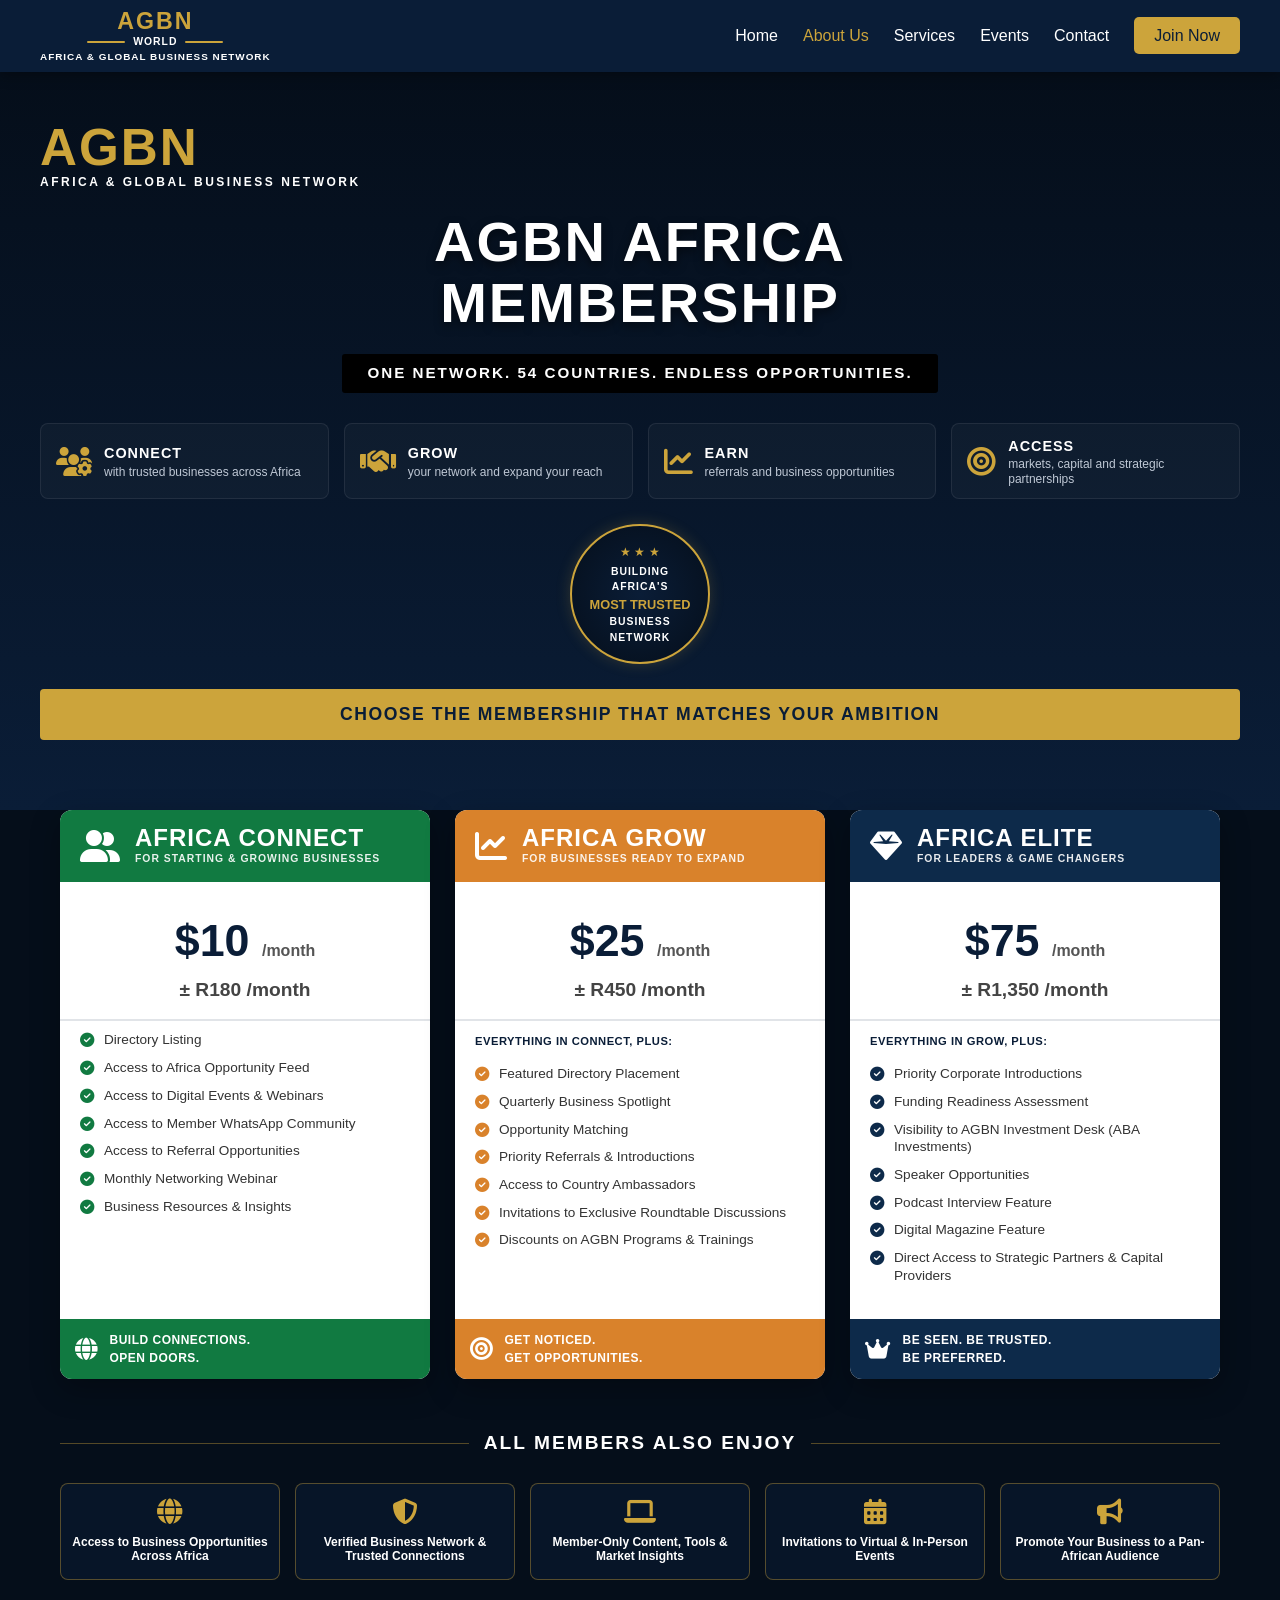
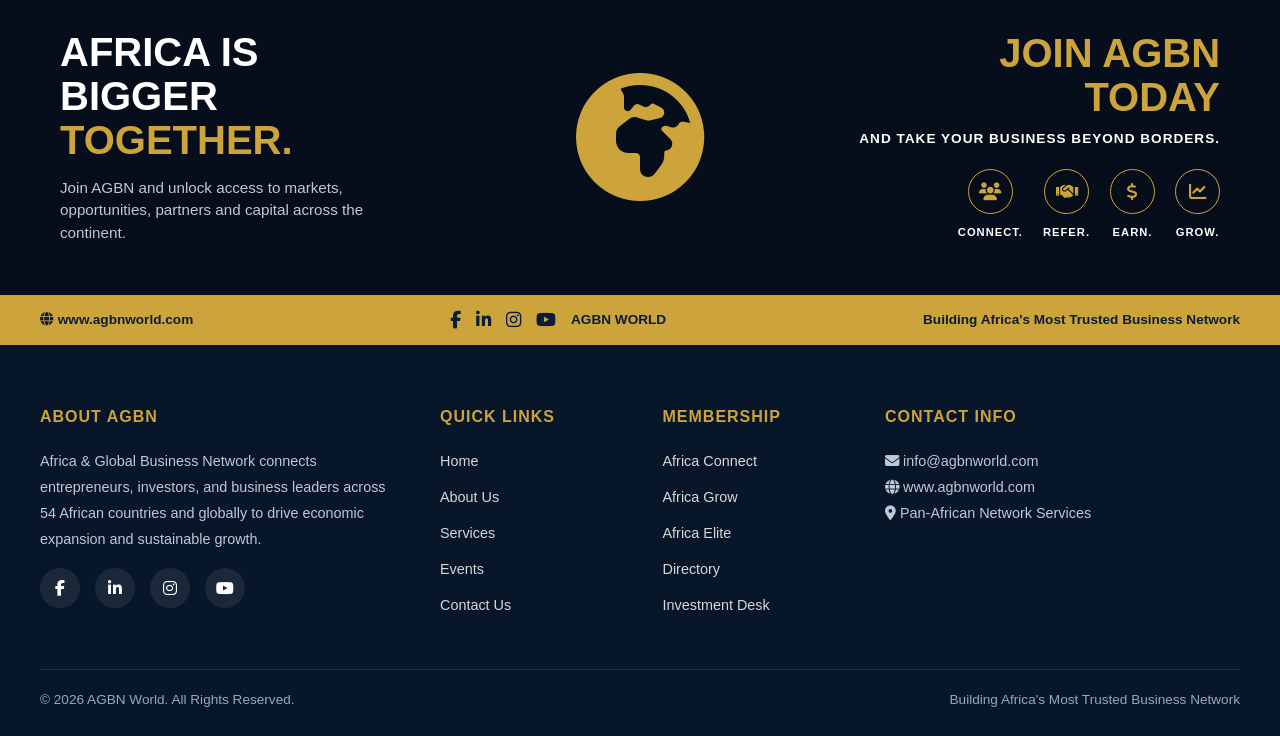
==== commit 8fdc2086: "Add files via upload" ====
--- a/about.html
+++ b/about.html
@@ -3,47 +3,578 @@
 <head>
     <meta charset="UTF-8">
     <meta name="viewport" content="width=device-width, initial-scale=1.0">
-    <title>Africa & Global Business Network | AGBN</title>
-
-     <!-- Browser Tab Logo -->
-    <link rel="icon" type="image/png" href="./images/favicon.ico">
-
-    <!-- Apple Devices -->
-    <link rel="apple-touch-icon" href="./images/favicon.ico">
-    <link rel="stylesheet" href="./css/main.css">
-
-    <link rel="stylesheet" href="https://cdnjs.cloudflare.com/ajax/libs/font-awesome/6.7.2/css/all.min.css">
+    <title>About Us - AGBN Africa Membership</title>
+    <!-- Font Awesome for Icons -->
+    <link rel="stylesheet" href="https://cdnjs.cloudflare.com/ajax/libs/font-awesome/6.4.0/css/all.min.css">
+    <style>
+        /* ================================ GLOBAL RESET ================================ */
+        * { margin: 0; padding: 0; box-sizing: border-box; }
+        body { font-family: 'Segoe UI', Tahoma, Geneva, Verdana, sans-serif; background-color: #050e1a; color: #ffffff; line-height: 1.5; }
+
+        /* ================================ NAVBAR ================================ */
+        .navbar-header { background-color: #0a1d37; padding: 10px 40px; position: sticky; top: 0; z-index: 1000; box-shadow: 0 4px 12px rgba(0, 0, 0, 0.3); }
+        .nav-container { max-width: 1200px; margin: auto; display: flex; justify-content: space-between; align-items: center; }
+        
+        .logo-container { display: flex; align-items: center; gap: 12px; }
+        .nav-logo { width: 65px; height: auto; }
+        .logo-text { display: flex; flex-direction: column; align-items: center; justify-content: center; color: #fff; text-align: center; line-height: 1; }
+        .logo-text h2 { margin: 0; font-size: 1.45rem; font-weight: 800; letter-spacing: 2px; text-transform: uppercase; color: #cca43b; }
+        .logo-divider { display: flex; align-items: center; justify-content: center; gap: 8px; margin: 4px 0; width: 100%; }
+        .logo-divider span { width: 38px; height: 2px; background: #cca43b; border-radius: 2px; }
+        .logo-divider p { margin: 0; font-size: 0.65rem; font-weight: 700; color: #fff; letter-spacing: 1px; }
+        .logo-text h4 { margin: 0; font-size: 0.62rem; font-weight: 700; letter-spacing: 1px; text-transform: uppercase; white-space: nowrap; }
+
+        .nav-links { list-style: none; display: flex; align-items: center; gap: 25px; }
+        .nav-links a { text-decoration: none; color: white; font-size: 1rem; font-weight: 500; transition: 0.3s; }
+        .nav-links a:hover, .nav-links a.active { color: #cca43b; }
+        
+        .btn-join { background: #cca43b; color: #0a1d37 !important; padding: 10px 20px; border-radius: 5px; font-weight: 600; text-decoration: none; transition: 0.3s; }
+        .btn-join:hover { background: #e5b945; }
+
+        .nav-toggle { display: none; }
+        .hamburger-label { display: none; cursor: pointer; flex-direction: column; gap: 6px; }
+        .hamburger-label span { width: 28px; height: 3px; background: white; border-radius: 2px; transition: 0.3s; }
+
+        /* ================================ MAIN HERO SECTION ================================ */
+        .hero-section {
+            background: linear-gradient(180deg, #050e1a 0%, #0a1d37 100%);
+            padding: 50px 20px 30px;
+            text-align: center;
+            position: relative;
+            overflow: hidden;
+        }
+
+        .hero-container {
+            max-width: 1200px;
+            margin: 0 auto;
+            position: relative;
+        }
+
+        .header-brand {
+            display: flex;
+            align-items: center;
+            justify-content: space-between;
+            margin-bottom: 20px;
+        }
+
+        .brand-logo-large {
+            text-align: left;
+        }
+
+        .brand-logo-large h1 {
+            font-size: 3.2rem;
+            font-weight: 900;
+            color: #cca43b;
+            letter-spacing: 2px;
+            line-height: 1;
+        }
+
+        .brand-logo-large p {
+            color: #ffffff;
+            font-size: 0.75rem;
+            font-weight: 700;
+            letter-spacing: 2.5px;
+            text-transform: uppercase;
+        }
+
+        .africa-map-graphic {
+            position: absolute;
+            right: 0;
+            top: -20px;
+            width: 380px;
+            opacity: 0.85;
+            pointer-events: none;
+        }
+
+        .hero-title {
+            font-size: 3.5rem;
+            font-weight: 900;
+            color: #ffffff;
+            text-transform: uppercase;
+            letter-spacing: 2px;
+            line-height: 1.1;
+            margin-top: 10px;
+            text-shadow: 0 4px 10px rgba(0,0,0,0.5);
+        }
+
+        .hero-subtitle-bar {
+            background: #000000;
+            color: #ffffff;
+            display: inline-block;
+            padding: 8px 25px;
+            font-size: 0.95rem;
+            font-weight: 800;
+            letter-spacing: 2px;
+            margin: 20px 0 30px;
+            text-transform: uppercase;
+            border-radius: 3px;
+        }
+
+        /* 4 Value Pillars */
+        .pillars-grid {
+            display: grid;
+            grid-template-columns: repeat(4, 1fr);
+            gap: 15px;
+            margin-bottom: 25px;
+            text-align: left;
+        }
+
+        .pillar-card {
+            display: flex;
+            align-items: center;
+            gap: 12px;
+            background: rgba(255, 255, 255, 0.03);
+            border: 1px solid rgba(255, 255, 255, 0.08);
+            padding: 12px 15px;
+            border-radius: 8px;
+        }
+
+        .pillar-icon {
+            font-size: 1.8rem;
+            color: #cca43b;
+            flex-shrink: 0;
+        }
+
+        .pillar-text h4 {
+            font-size: 0.9rem;
+            font-weight: 800;
+            color: #ffffff;
+            letter-spacing: 1px;
+        }
+
+        .pillar-text p {
+            font-size: 0.75rem;
+            color: #bfc8d5;
+            line-height: 1.2;
+        }
+
+        .trusted-badge {
+            border: 2px solid #cca43b;
+            border-radius: 50%;
+            width: 140px;
+            height: 140px;
+            margin: 0 auto;
+            display: flex;
+            flex-direction: column;
+            justify-content: center;
+            align-items: center;
+            text-align: center;
+            padding: 10px;
+            background: radial-gradient(circle, #0a1d37 0%, #050e1a 100%);
+            box-shadow: 0 0 15px rgba(204, 164, 59, 0.2);
+        }
+
+        .trusted-badge .stars {
+            color: #cca43b;
+            font-size: 0.75rem;
+            margin-bottom: 3px;
+        }
+
+        .trusted-badge span {
+            font-size: 0.65rem;
+            font-weight: 700;
+            letter-spacing: 1px;
+            color: #ffffff;
+            text-transform: uppercase;
+        }
+
+        .trusted-badge strong {
+            font-size: 0.8rem;
+            color: #cca43b;
+            text-transform: uppercase;
+        }
+
+        /* Banner Tagline */
+        .action-banner {
+            background: #cca43b;
+            color: #0a1d37;
+            font-size: 1.1rem;
+            font-weight: 800;
+            letter-spacing: 1.5px;
+            padding: 12px;
+            text-transform: uppercase;
+            margin: 25px 0 40px;
+            border-radius: 4px;
+        }
+
+        /* ================================ PRICING TIERS ================================ */
+        .pricing-section {
+            max-width: 1200px;
+            margin: 0 auto 50px;
+            padding: 0 20px;
+        }
+
+        .pricing-grid {
+            display: grid;
+            grid-template-columns: repeat(3, 1fr);
+            gap: 25px;
+        }
+
+        .price-card {
+            background: #ffffff;
+            color: #222222;
+            border-radius: 12px;
+            overflow: hidden;
+            display: flex;
+            flex-direction: column;
+            box-shadow: 0 10px 30px rgba(0,0,0,0.3);
+            position: relative;
+        }
+
+        /* Tier Header Colors */
+        .tier-connect .tier-header { background: #117a41; }
+        .tier-grow .tier-header { background: #d9822b; }
+        .tier-elite .tier-header { background: #0d2a4a; }
+
+        .tier-header {
+            padding: 15px 20px;
+            color: #ffffff;
+            display: flex;
+            align-items: center;
+            gap: 15px;
+        }
+
+        .tier-header i { font-size: 2rem; }
+
+        .tier-title h3 {
+            font-size: 1.5rem;
+            font-weight: 800;
+            letter-spacing: 1px;
+            line-height: 1.1;
+        }
+
+        .tier-title p {
+            font-size: 0.65rem;
+            font-weight: 700;
+            letter-spacing: 1px;
+            opacity: 0.9;
+        }
+
+        /* Pricing Box */
+        .price-body {
+            padding: 25px 20px 15px;
+            text-align: center;
+            border-bottom: 2px solid #e1e4e8;
+        }
+
+        .amount-usd {
+            font-size: 2.8rem;
+            font-weight: 900;
+            color: #0a1d37;
+        }
+
+        .amount-usd span { font-size: 1rem; font-weight: 600; color: #555; }
+
+        .amount-zar {
+            font-size: 1.2rem;
+            font-weight: 700;
+            color: #444;
+            margin-top: 2px;
+        }
+
+        /* Features List */
+        .tier-subtitle {
+            font-size: 0.7rem;
+            font-weight: 800;
+            color: #0a1d37;
+            text-transform: uppercase;
+            padding: 12px 20px 5px;
+            letter-spacing: 0.5px;
+        }
+
+        .features-list {
+            list-style: none;
+            padding: 10px 20px 25px;
+            flex-grow: 1;
+        }
+
+        .features-list li {
+            font-size: 0.85rem;
+            color: #333;
+            margin-bottom: 10px;
+            display: flex;
+            align-items: flex-start;
+            gap: 10px;
+            line-height: 1.3;
+            text-align: left;
+        }
+
+        .features-list li i {
+            margin-top: 2px;
+            font-size: 0.9rem;
+            flex-shrink: 0;
+        }
+
+        .tier-connect .features-list i { color: #117a41; }
+        .tier-grow .features-list i { color: #d9822b; }
+        .tier-elite .features-list i { color: #0d2a4a; }
+
+        /* Card Footer Banner */
+        .tier-footer-banner {
+            padding: 12px 15px;
+            color: #ffffff;
+            display: flex;
+            align-items: center;
+            gap: 12px;
+            font-size: 0.75rem;
+            font-weight: 800;
+            letter-spacing: 0.5px;
+        }
+
+        .tier-connect .tier-footer-banner { background: #117a41; }
+        .tier-grow .tier-footer-banner { background: #d9822b; }
+        .tier-elite .tier-footer-banner { background: #0d2a4a; }
+
+        .tier-footer-banner i { font-size: 1.4rem; }
+
+        /* ================================ ALL MEMBERS ENJOY ================================ */
+        .all-members-section {
+            max-width: 1200px;
+            margin: 0 auto 50px;
+            padding: 0 20px;
+        }
+
+        .section-title-divider {
+            display: flex;
+            align-items: center;
+            justify-content: center;
+            gap: 15px;
+            margin-bottom: 25px;
+        }
+
+        .section-title-divider span {
+            height: 1px;
+            background: rgba(204, 164, 59, 0.4);
+            flex-grow: 1;
+        }
+
+        .section-title-divider h3 {
+            color: #ffffff;
+            font-size: 1.2rem;
+            font-weight: 800;
+            letter-spacing: 2px;
+        }
+
+        .perks-grid {
+            display: grid;
+            grid-template-columns: repeat(5, 1fr);
+            gap: 15px;
+        }
+
+        .perk-box {
+            border: 1px solid rgba(204, 164, 59, 0.4);
+            border-radius: 8px;
+            padding: 15px 10px;
+            text-align: center;
+            background: rgba(10, 29, 55, 0.5);
+            display: flex;
+            flex-direction: column;
+            align-items: center;
+            gap: 10px;
+        }
+
+        .perk-box i {
+            font-size: 1.6rem;
+            color: #cca43b;
+        }
+
+        .perk-box p {
+            font-size: 0.75rem;
+            font-weight: 600;
+            color: #ffffff;
+            line-height: 1.2;
+        }
+
+        /* ================================ BOTTOM CTA & FOOTER BANNER ================================ */
+        .cta-section {
+            max-width: 1200px;
+            margin: 0 auto 50px;
+            padding: 0 20px;
+            display: flex;
+            align-items: center;
+            justify-content: space-between;
+            gap: 30px;
+        }
+
+        .cta-left {
+            flex: 1;
+        }
+
+        .cta-left h2 {
+            font-size: 2.5rem;
+            font-weight: 900;
+            color: #ffffff;
+            line-height: 1.1;
+        }
+
+        .cta-left h2 span { color: #cca43b; }
+
+        .cta-left p {
+            margin-top: 15px;
+            color: #bfc8d5;
+            font-size: 0.95rem;
+            max-width: 400px;
+        }
+
+        .cta-center-map {
+            flex: 1;
+            text-align: center;
+        }
+
+        .cta-center-map img {
+            max-width: 280px;
+            width: 100%;
+            filter: drop-shadow(0 0 10px rgba(204, 164, 59, 0.3));
+        }
+
+        .cta-right {
+            flex: 1;
+            text-align: right;
+        }
+
+        .cta-right h2 {
+            font-size: 2.5rem;
+            font-weight: 900;
+            color: #cca43b;
+            line-height: 1.1;
+        }
+
+        .cta-right p {
+            font-size: 0.85rem;
+            color: #ffffff;
+            font-weight: 700;
+            letter-spacing: 1px;
+            margin: 10px 0 20px;
+        }
+
+        .bottom-steps {
+            display: flex;
+            justify-content: flex-end;
+            gap: 20px;
+        }
+
+        .step-item {
+            text-align: center;
+        }
+
+        .step-icon {
+            width: 45px;
+            height: 45px;
+            border-radius: 50%;
+            border: 1px solid #cca43b;
+            display: flex;
+            align-items: center;
+            justify-content: center;
+            color: #cca43b;
+            font-size: 1.1rem;
+            margin: 0 auto 5px;
+        }
+
+        .step-item span {
+            font-size: 0.7rem;
+            font-weight: 800;
+            letter-spacing: 1px;
+            color: #ffffff;
+        }
+
+        /* Yellow Sub-footer Strip */
+        .yellow-footer-strip {
+            background: #cca43b;
+            color: #0a1d37;
+            padding: 12px 40px;
+            display: flex;
+            justify-content: space-between;
+            align-items: center;
+            font-weight: 700;
+            font-size: 0.85rem;
+        }
+
+        .strip-left a {
+            color: #0a1d37;
+            text-decoration: none;
+            font-weight: 800;
+        }
+
+        .strip-center {
+            display: flex;
+            align-items: center;
+            gap: 15px;
+        }
+
+        .strip-center a {
+            color: #0a1d37;
+            text-decoration: none;
+            font-size: 1.1rem;
+        }
+
+        /* ================================ FOOTER ================================ */
+        .footer { background: #081629; color: white; padding: 60px 20px 25px; }
+        .footer-container { max-width: 1200px; margin: auto; display: grid; grid-template-columns: 2fr 1fr 1fr 2fr; gap: 45px; }
+        .footer-block h5 { color: #cca43b; margin-bottom: 20px; letter-spacing: 1px; font-size: 1rem; }
+        .footer-logo { width: 130px; margin-bottom: 20px; }
+        .footer-block p { color: #bfc8d5; line-height: 1.8; font-size: 0.9rem; }
+        .footer-block ul { list-style: none; }
+        .footer-block ul li { margin-bottom: 12px; }
+        .footer-block ul li a { color: #d8d8d8; text-decoration: none; transition: 0.3s; font-size: 0.9rem; }
+        .footer-block ul li a:hover { color: #cca43b; }
+        
+        .social-icons { margin-top: 15px; display: flex; gap: 15px; flex-wrap: wrap; }
+        .social-icons a { width: 40px; height: 40px; display: flex; justify-content: center; align-items: center; border-radius: 50%; text-decoration: none; background: rgba(255, 255, 255, 0.08); color: white; font-size: 16px; transition: all 0.3s ease; }
+        .social-icons a:hover { background: #cca43b; color: #0a1d37; transform: translateY(-3px); }
+        
+        .footer hr { border: none; height: 1px; background: rgba(255, 255, 255, 0.1); margin: 40px auto 20px; max-width: 1200px; }
+        .footer-bottom { max-width: 1200px; margin: auto; display: flex; justify-content: space-between; align-items: center; flex-wrap: wrap; gap: 15px; color: #9aa7b8; font-size: 0.85rem; }
+
+        /* ================================ RESPONSIVE MEDIA QUERIES ================================ */
+        @media screen and (max-width: 992px) {
+            .pricing-grid { grid-template-columns: 1fr; }
+            .pillars-grid { grid-template-columns: repeat(2, 1fr); }
+            .perks-grid { grid-template-columns: repeat(3, 1fr); }
+            .cta-section { flex-direction: column; text-align: center; }
+            .cta-left p { margin: 15px auto; }
+            .cta-right { text-align: center; }
+            .bottom-steps { justify-content: center; }
+            .footer-container { grid-template-columns: repeat(2, 1fr); }
+            
+            .hamburger-label { display: flex; }
+            .nav-links {
+                position: absolute; top: 100%; left: 0; width: 100%; background: #0a1d37;
+                flex-direction: column; gap: 0; max-height: 0; overflow: hidden; transition: max-height 0.4s ease-in-out;
+            }
+            .nav-links li { width: 100%; text-align: center; }
+            .nav-links a { display: block; padding: 18px 0; border-bottom: 1px solid rgba(255, 255, 255, 0.08); }
+            .nav-toggle:checked ~ .nav-links { max-height: 600px; }
+        }
+
+        @media screen and (max-width: 600px) {
+            .pillars-grid { grid-template-columns: 1fr; }
+            .perks-grid { grid-template-columns: 1fr; }
+            .hero-title { font-size: 2.2rem; }
+            .yellow-footer-strip { flex-direction: column; gap: 10px; text-align: center; }
+            .footer-container { grid-template-columns: 1fr; text-align: center; }
+            .social-icons { justify-content: center; }
+            .footer-bottom { flex-direction: column; text-align: center; }
+        }
+    </style>
 </head>
 <body>
 
-    <!-- NAVBAR -->
+    <!-- NAVBAR (Retained unchanged as requested) -->
     <header class="navbar-header">
-        <nav class="nav-container">
-
+        <div class="nav-container">
+            <input type="checkbox" id="nav-toggle" class="nav-toggle">
+            
             <div class="logo-container">
-
-                <!-- Logo -->
-                <img src="./images/logos.png" alt="AGBN Logo" class="nav-logo">
-
-                <!-- Logo Text -->
                 <div class="logo-text">
-
-                    <h2>AFRICA</h2>
-
+                    <h2>AGBN</h2>
                     <div class="logo-divider">
                         <span></span>
-                        <p>AND</p>
+                        <p>WORLD</p>
                         <span></span>
                     </div>
-
-                    <h4>GLOBAL BUSINESS NETWORK</h4>
-
-                </div>
-
-            </div>
-
-            <!-- Mobile toggle -->
-            <input type="checkbox" id="nav-toggle" class="nav-toggle">
+                    <h4>Africa & Global Business Network</h4>
+                </div>
+            </div>
 
             <label for="nav-toggle" class="hamburger-label">
                 <span></span>
@@ -52,434 +583,318 @@
             </label>
 
             <ul class="nav-links">
-                <li><a href="./index.html" class="active">Home</a></li>
-                <li><a href="./opportunities.html">Opportunities</a></li>
-                <!--
-                <li><a href="#">Magazine</a></li>
-                -->
-                <li><a href="./about.html">About</a></li>
-                <li><a href="./events.html">Events</a></li>
-                <li><a href="./download.html">Download App</a></li>
-                <li><a href="https://forms.gle/jRorKfWYr3iCk9Wu8" class="btn-join" target="_blank">Join AGBN</a></li>
+                <li><a href="index.html">Home</a></li>
+                <li><a href="about.html" class="active">About Us</a></li>
+                <li><a href="services.html">Services</a></li>
+                <li><a href="events.html">Events</a></li>
+                <li><a href="contact.html">Contact</a></li>
+                <li><a href="membership.html" class="btn-join">Join Now</a></li>
             </ul>
-
-        </nav>
+        </div>
     </header>
 
     <!-- HERO SECTION -->
-    <main>
-        <section class="first-section">
-
-            <!-- Left side text -->
-            <div class="text-content">
-
-                <div class="heading">
-                    <h2>
-                        Why People Join AGBN?
-                    </h2>
-
-                    <p>
-                        Connect with business owners, discover opportunities,
-                        refer deals, earn commissions and grow across Africa.
-                    </p>
-                </div>
-
-                <div class="buttons">
-                    <button>Join AGBN</button>
-                    <button>DOWNLOAD APP</button>
-                    <button>EXPLORE OPPORTUNITIES</button>
-                </div>
-
-                <div class="stats">
-                    <p>700+ Members</p>
-                    <p>7+ Countries</p>
-                    <p>Commission Earned</p>
-                    <p>10+ Opportunities Posted</p>
-                </div>
-
-            </div>
-
-            <!-- Right side image -->
-            <div class="image-content">
-                <div class="heading">
-                    <h2>
-                        How AGBN Works?
-                    </h2>
-
-                    <p>
-                        Connect with business owners, discover opportunities,
-                        refer deals, earn commissions and grow across Africa.
-                    </p>
-                </div>
-
-                <div class="buttons">
-                    <button>Join AGBN</button>
-                    <button>DOWNLOAD APP</button>
-                    <button>EXPLORE OPPORTUNITIES</button>
-                </div>
-
-                <div class="stats">
-                    <p>700+ Members</p>
-                    <p>7+ Countries</p>
-                    <p>Commission Earned</p>
-                    <p>10+ Opportunities Posted</p>
-                </div>
-            </div>
-
-        </section>
-
-        <section class="second-section">
-
-            <div class="functionality">
-
-                <div class="heading">
-                    <h2>How It Works</h2>
-                    <p>
-                        AGBN makes it simple to connect businesses, create opportunities,
-                        and earn commissions.
-                    </p>
-                </div>
-
-                <div class="items">
-
-                    <div class="item">
-                        <div class="number">1</div>
-
-                        <h4>Discover Opportunities</h4>
-
-                        <p>
-                            Find businesses looking for clients, suppliers,
-                            investors and strategic partners.
-                        </p>
+    <section class="hero-section">
+        <div class="hero-container">
+            <div class="header-brand">
+                <div class="brand-logo-large">
+                    <h1>AGBN</h1>
+                    <p>AFRICA & GLOBAL BUSINESS NETWORK</p>
+                </div>
+            </div>
+
+            <h2 class="hero-title">AGBN Africa<br>Membership</h2>
+            <div class="hero-subtitle-bar">ONE NETWORK. 54 COUNTRIES. ENDLESS OPPORTUNITIES.</div>
+
+            <!-- 4 Pillars -->
+            <div class="pillars-grid">
+                <div class="pillar-card">
+                    <i class="fa-solid fa-users-gear pillar-icon"></i>
+                    <div class="pillar-text">
+                        <h4>CONNECT</h4>
+                        <p>with trusted businesses across Africa</p>
                     </div>
-
-                    <div class="item">
-                        <div class="number">2</div>
-
-                        <h4>Refer Opportunities</h4>
-
-                        <p>
-                            Connect the right people, submit referrals,
-                            and track the progress of every deal.
-                        </p>
+                </div>
+
+                <div class="pillar-card">
+                    <i class="fa-solid fa-handshake pillar-icon"></i>
+                    <div class="pillar-text">
+                        <h4>GROW</h4>
+                        <p>your network and expand your reach</p>
                     </div>
-
-                    <div class="item">
-                        <div class="number">3</div>
-
-                        <h4>Earn Commission</h4>
-
-                        <p>
-                            Once deals are completed, receive commissions
-                            and grow your business income.
-                        </p>
+                </div>
+
+                <div class="pillar-card">
+                    <i class="fa-solid fa-chart-line pillar-icon"></i>
+                    <div class="pillar-text">
+                        <h4>EARN</h4>
+                        <p>referrals and business opportunities</p>
                     </div>
-
-                </div>
-
-            </div>
-
-        </section>
-        
-        <section class="section-three">
-
-            <div class="section-heading">
-                <h2>Opportunities Across Africa</h2>
-                <p>Discover business opportunities across multiple industries.</p>
-            </div>
-
-            <div class="slider">
-
-                <button class="prev">&#10094;</button>
-
-                <div class="cards" id="cards">
-
-                    <div class="card">
-                        <img src="./images/mining.jpg" alt="">
-                        <h4>MINING</h4>
-
-                        <ul>
-                            <li>Chrome</li>
-                            <li>Manganese</li>
-                            <li>Iron</li>
-                        </ul>
-
-                        <a href="#">View Opportunities →</a>
+                </div>
+
+                <div class="pillar-card">
+                    <i class="fa-solid fa-bullseye pillar-icon"></i>
+                    <div class="pillar-text">
+                        <h4>ACCESS</h4>
+                        <p>markets, capital and strategic partnerships</p>
                     </div>
-
-                    <div class="card">
-                        <img src="./images/medical.jpg" alt="">
-                        <h4>HEALTHCARE</h4>
-
-                        <ul>
-                            <li>Medical Products</li>
-                            <li>Distribution</li>
-                            <li>Partnerships</li>
-                        </ul>
-
-                        <a href="#">View Opportunities →</a>
+                </div>
+            </div>
+
+            <!-- Trusted Badge -->
+            <div class="trusted-badge">
+                <div class="stars">★ ★ ★</div>
+                <span>BUILDING AFRICA'S</span>
+                <strong>MOST TRUSTED</strong>
+                <span>BUSINESS NETWORK</span>
+            </div>
+
+            <div class="action-banner">
+                CHOOSE THE MEMBERSHIP THAT MATCHES YOUR AMBITION
+            </div>
+        </div>
+    </section>
+
+    <!-- PRICING SECTION -->
+    <section class="pricing-section">
+        <div class="pricing-grid">
+            
+            <!-- Tier 1: Africa Connect -->
+            <div class="price-card tier-connect">
+                <div class="tier-header">
+                    <i class="fa-solid fa-user-group"></i>
+                    <div class="tier-title">
+                        <h3>AFRICA CONNECT</h3>
+                        <p>FOR STARTING & GROWING BUSINESSES</p>
                     </div>
-
-                    <div class="card">
-                        <img src="./images/construction.jpg" alt="">
-                        <h4>CONSTRUCTION</h4>
-
-                        <ul>
-                            <li>Projects</li>
-                            <li>Suppliers</li>
-                            <li>Contracts</li>
-                        </ul>
-
-                        <a href="#">View Opportunities →</a>
+                </div>
+
+                <div class="price-body">
+                    <div class="amount-usd">$10 <span>/month</span></div>
+                    <div class="amount-zar">± R180 <span>/month</span></div>
+                </div>
+
+                <ul class="features-list">
+                    <li><i class="fa-solid fa-circle-check"></i> Directory Listing</li>
+                    <li><i class="fa-solid fa-circle-check"></i> Access to Africa Opportunity Feed</li>
+                    <li><i class="fa-solid fa-circle-check"></i> Access to Digital Events & Webinars</li>
+                    <li><i class="fa-solid fa-circle-check"></i> Access to Member WhatsApp Community</li>
+                    <li><i class="fa-solid fa-circle-check"></i> Access to Referral Opportunities</li>
+                    <li><i class="fa-solid fa-circle-check"></i> Monthly Networking Webinar</li>
+                    <li><i class="fa-solid fa-circle-check"></i> Business Resources & Insights</li>
+                </ul>
+
+                <div class="tier-footer-banner">
+                    <i class="fa-solid fa-globe"></i>
+                    <span>BUILD CONNECTIONS.<br>OPEN DOORS.</span>
+                </div>
+            </div>
+
+            <!-- Tier 2: Africa Grow -->
+            <div class="price-card tier-grow">
+                <div class="tier-header">
+                    <i class="fa-solid fa-chart-line"></i>
+                    <div class="tier-title">
+                        <h3>AFRICA GROW</h3>
+                        <p>FOR BUSINESSES READY TO EXPAND</p>
                     </div>
-
-                    <div class="card">
-                        <img src="./images/technology.jpg" alt="">
-                        <h4>TECHNOLOGY</h4>
-
-                        <ul>
-                            <li>Software</li>
-                            <li>Services</li>
-                            <li>Consulting</li>
-                        </ul>
-
-                        <a href="#">View Opportunities →</a>
+                </div>
+
+                <div class="price-body">
+                    <div class="amount-usd">$25 <span>/month</span></div>
+                    <div class="amount-zar">± R450 <span>/month</span></div>
+                </div>
+
+                <div class="tier-subtitle">EVERYTHING IN CONNECT, PLUS:</div>
+
+                <ul class="features-list">
+                    <li><i class="fa-solid fa-circle-check"></i> Featured Directory Placement</li>
+                    <li><i class="fa-solid fa-circle-check"></i> Quarterly Business Spotlight</li>
+                    <li><i class="fa-solid fa-circle-check"></i> Opportunity Matching</li>
+                    <li><i class="fa-solid fa-circle-check"></i> Priority Referrals & Introductions</li>
+                    <li><i class="fa-solid fa-circle-check"></i> Access to Country Ambassadors</li>
+                    <li><i class="fa-solid fa-circle-check"></i> Invitations to Exclusive Roundtable Discussions</li>
+                    <li><i class="fa-solid fa-circle-check"></i> Discounts on AGBN Programs & Trainings</li>
+                </ul>
+
+                <div class="tier-footer-banner">
+                    <i class="fa-solid fa-bullseye"></i>
+                    <span>GET NOTICED.<br>GET OPPORTUNITIES.</span>
+                </div>
+            </div>
+
+            <!-- Tier 3: Africa Elite -->
+            <div class="price-card tier-elite">
+                <div class="tier-header">
+                    <i class="fa-solid fa-gem"></i>
+                    <div class="tier-title">
+                        <h3>AFRICA ELITE</h3>
+                        <p>FOR LEADERS & GAME CHANGERS</p>
                     </div>
-
-                    <div class="card">
-                        <img src="./images/agriculture.jpg" alt="">
-                        <h4>AGRICULTURE</h4>
-
-                        <ul>
-                            <li>Export</li>
-                            <li>Processing</li>
-                            <li>Contribution</li>
-                        </ul>
-
-                        <a href="#">View Opportunities →</a>
-                    </div>
-
-                    <div class="card">
-                        <img src="./images/green_energy.jpg" alt="">
-                        <h4>GREEN ENERGY</h4>
-
-                        <ul>
-                            <li>Solar</li>
-                            <li>Wind</li>
-                            <li>Hydrogen</li>
-                        </ul>
-
-                        <a href="#">View Opportunities →</a>
-                    </div>
-
-                    <div class="card">
-                        <img src="./images/logistics.jpg" alt="">
-                        <h4>LOGISTICS</h4>
-                        <ul>
-                            <li>Transport</li>
-                            <li>Shipping</li>
-                            <li>Product Sourcing</li>
-                        </ul>
-
-                        <a href="#">View Opportunities →</a>
-                    </div>
-
-                    <div class="card">
-                        <img src="./images/finance.jpg" alt="">
-                        <h4>FINANCE & INVESTMENT</h4>
-
-                        <ul>
-                            <li>Crypto</li>
-                            <li>Investment</li>
-                            <li>Asset Management</li>
-                        </ul>
-
-                        <a href="#">View Opportunities →</a>
-                    </div>
-
-                    <div class="card">
-                        <img src="./images/prof.jpg" alt="">
-                        <h4>PROFESSIONAL SERVICES</h4>
-
-                        <ul>
-                            <li>Accounting</li>
-                            <li>Legal Services</li>
-                            <li>IT Consulting</li>
-                        </ul>
-
-                        <a href="#">View Opportunities →</a>
-                    </div>
-
-                    <div class="card">
-                        <img src="./images/manu.jpg" alt="">
-                        <h4>MANUFACTURING & PRODUCTION</h4>
-
-                        <ul>
-                            <li>Export</li>
-                            <li>Processing</li>
-                            <li>Contribution</li>
-                        </ul>
-
-                        <a href="#">View Opportunities →</a>
-                    </div>
-
-                </div>
-
-                <button class="next">&#10095;</button>
-
-            </div>
-
-        </section>
-
-        <section class="section-four">
-
-            <div class="image-left">
-                <img src="./images/Magazine.jpeg" alt="AGBN Magazine">
-            </div>
-
-            <div class="sub-section-right">
-
-                <span class="eyebrow">AGBN DIGITAL MAGAZINE</span>
-
-                <h2>
-                    Stories. Markets.<br>
-                    Deals. Success.
-                </h2>
-
-                <p>
-                    Your source of business insights, market trends,
-                    success stories and opportunities across Africa.
-                </p>
-
-                <div class="magazine-buttons">
-                    <button class="primary-btn">READ CURRENT EDITION</button>
-                    <button class="secondary-btn">PREVIOUS EDITIONS</button>
-                    <button class="secondary-btn">ADVERTISE WITH US</button>
-                </div>
-
-            </div>
-
-        </section>
-
-        <section class="section-five">
-
-            <div class="section-left">
-
-                <div class="about">
-
-                    <h4>ABOUT AGBN</h4>
-
-                    <h6>OUR MISSION</h6>
-
-                    <p>
-                        To create Africa's largest opportunity-sharing ecosystem
-                        where connections become partnerships and
-                        opportunities become income.
-                    </p>
-
-                    <h6>OUR VISION</h6>
-
-                    <p>
-                        A continent where every entrepreneur has access to
-                        opportunities, markets, and meaningful business
-                        relationships.
-                    </p>
-
-                    <button class="learn-btn">
-                        LEARN MORE ABOUT US
-                    </button>
-
-                </div>
-
-            </div>
-
-            <div class="section-right">
-
-                <div class="part-one">
-
-                    <h6>READY TO GROW?</h6>
-
-                    <p>
-                        Join thousands of entrepreneurs, professionals
-                        and business leaders building opportunities
-                        across Africa.
-                    </p>
-
-                    <button class="member-btn">
-                        BECOME A MEMBER →
-                    </button>
-
-                    <button class="download-btn">
-                        DOWNLOAD THE APP
-                    </button>
-
-                </div>
-
-                <div class="part-two">
-
-                    <img src="./images/mobile_app.png"
-                        alt="AGBN App">
-
-                </div>
-
-            </div>
-
-        </section> 
-    </main>
-
-        <footer class="footer">
+                </div>
+
+                <div class="price-body">
+                    <div class="amount-usd">$75 <span>/month</span></div>
+                    <div class="amount-zar">± R1,350 <span>/month</span></div>
+                </div>
+
+                <div class="tier-subtitle">EVERYTHING IN GROW, PLUS:</div>
+
+                <ul class="features-list">
+                    <li><i class="fa-solid fa-circle-check"></i> Priority Corporate Introductions</li>
+                    <li><i class="fa-solid fa-circle-check"></i> Funding Readiness Assessment</li>
+                    <li><i class="fa-solid fa-circle-check"></i> Visibility to AGBN Investment Desk (ABA Investments)</li>
+                    <li><i class="fa-solid fa-circle-check"></i> Speaker Opportunities</li>
+                    <li><i class="fa-solid fa-circle-check"></i> Podcast Interview Feature</li>
+                    <li><i class="fa-solid fa-circle-check"></i> Digital Magazine Feature</li>
+                    <li><i class="fa-solid fa-circle-check"></i> Direct Access to Strategic Partners & Capital Providers</li>
+                </ul>
+
+                <div class="tier-footer-banner">
+                    <i class="fa-solid fa-crown"></i>
+                    <span>BE SEEN. BE TRUSTED.<br>BE PREFERRED.</span>
+                </div>
+            </div>
+
+        </div>
+    </section>
+
+    <!-- ALL MEMBERS ALSO ENJOY -->
+    <section class="all-members-section">
+        <div class="section-title-divider">
+            <span></span>
+            <h3>ALL MEMBERS ALSO ENJOY</h3>
+            <span></span>
+        </div>
+
+        <div class="perks-grid">
+            <div class="perk-box">
+                <i class="fa-solid fa-globe"></i>
+                <p>Access to Business Opportunities Across Africa</p>
+            </div>
+            <div class="perk-box">
+                <i class="fa-solid fa-shield-halved"></i>
+                <p>Verified Business Network & Trusted Connections</p>
+            </div>
+            <div class="perk-box">
+                <i class="fa-solid fa-laptop"></i>
+                <p>Member-Only Content, Tools & Market Insights</p>
+            </div>
+            <div class="perk-box">
+                <i class="fa-solid fa-calendar-days"></i>
+                <p>Invitations to Virtual & In-Person Events</p>
+            </div>
+            <div class="perk-box">
+                <i class="fa-solid fa-bullhorn"></i>
+                <p>Promote Your Business to a Pan-African Audience</p>
+            </div>
+        </div>
+    </section>
+
+    <!-- BOTTOM CTA -->
+    <section class="cta-section">
+        <div class="cta-left">
+            <h2>AFRICA IS BIGGER<br><span>TOGETHER.</span></h2>
+            <p>Join AGBN and unlock access to markets, opportunities, partners and capital across the continent.</p>
+        </div>
+
+        <div class="cta-center-map">
+            <i class="fa-solid fa-earth-africa" style="font-size: 8rem; color: #cca43b;"></i>
+        </div>
+
+        <div class="cta-right">
+            <h2>JOIN AGBN TODAY</h2>
+            <p>AND TAKE YOUR BUSINESS BEYOND BORDERS.</p>
+
+            <div class="bottom-steps">
+                <div class="step-item">
+                    <div class="step-icon"><i class="fa-solid fa-users"></i></div>
+                    <span>CONNECT.</span>
+                </div>
+                <div class="step-item">
+                    <div class="step-icon"><i class="fa-solid fa-handshake"></i></div>
+                    <span>REFER.</span>
+                </div>
+                <div class="step-item">
+                    <div class="step-icon"><i class="fa-solid fa-dollar-sign"></i></div>
+                    <span>EARN.</span>
+                </div>
+                <div class="step-item">
+                    <div class="step-icon"><i class="fa-solid fa-chart-line"></i></div>
+                    <span>GROW.</span>
+                </div>
+            </div>
+        </div>
+    </section>
+
+    <!-- STRIP FOOTER -->
+    <div class="yellow-footer-strip">
+        <div class="strip-left">
+            <a href="https://www.agbnworld.com" target="_blank"><i class="fa-solid fa-globe"></i> www.agbnworld.com</a>
+        </div>
+        <div class="strip-center">
+            <a href="#"><i class="fa-brands fa-facebook-f"></i></a>
+            <a href="#"><i class="fa-brands fa-linkedin-in"></i></a>
+            <a href="#"><i class="fa-brands fa-instagram"></i></a>
+            <a href="#"><i class="fa-brands fa-youtube"></i></a>
+            <span>AGBN WORLD</span>
+        </div>
+        <div class="strip-right">
+            Building Africa's Most Trusted Business Network
+        </div>
+    </div>
+
+    <!-- FOOTER (Retained unchanged as requested) -->
+    <footer class="footer">
         <div class="footer-container">
-
-            <!-- Logo & About -->
             <div class="footer-block">
-                <img src="./images/logos.png" alt="AGBN Logo" class="footer-logo">
-                <p>
-                    Africa's largest opportunity-sharing ecosystem where
-                    connections become partnerships and opportunities become income.
-                </p>
-            </div>
-
-            <!-- Quick Links -->
+                <h5>ABOUT AGBN</h5>
+                <p>Africa & Global Business Network connects entrepreneurs, investors, and business leaders across 54 African countries and globally to drive economic expansion and sustainable growth.</p>
+                <div class="social-icons">
+                    <a href="#"><i class="fa-brands fa-facebook-f"></i></a>
+                    <a href="#"><i class="fa-brands fa-linkedin-in"></i></a>
+                    <a href="#"><i class="fa-brands fa-instagram"></i></a>
+                    <a href="#"><i class="fa-brands fa-youtube"></i></a>
+                </div>
+            </div>
+
             <div class="footer-block">
                 <h5>QUICK LINKS</h5>
                 <ul>
-                    <li><a href="./index.html">Home</a></li>
-                    <li><a href="./opportunities.html">Opportunities</a></li>
-                    <li><a href="./about.html">About Us</a></li>
+                    <li><a href="index.html">Home</a></li>
+                    <li><a href="about.html">About Us</a></li>
+                    <li><a href="services.html">Services</a></li>
+                    <li><a href="events.html">Events</a></li>
+                    <li><a href="contact.html">Contact Us</a></li>
                 </ul>
             </div>
 
-            <!-- Resources -->
             <div class="footer-block">
-                <h5>RESOURCES</h5>
+                <h5>MEMBERSHIP</h5>
                 <ul>
-                    <li><a href="./events.html">Events</a></li>
-                    <li><a href="https://forms.gle/jRorKfWYr3iCk9Wu8" target="_blank" rel="noopener noreferrer">Membership</a></li>
+                    <li><a href="#">Africa Connect</a></li>
+                    <li><a href="#">Africa Grow</a></li>
+                    <li><a href="#">Africa Elite</a></li>
+                    <li><a href="#">Directory</a></li>
+                    <li><a href="#">Investment Desk</a></li>
                 </ul>
             </div>
 
-            <!-- Social Links -->
             <div class="footer-block">
-                <h5>STAY CONNECTED</h5>
-                <div class="social-icons">
-                    <a href="#" aria-label="Facebook"><i class="fab fa-facebook-f"></i></a>
-                    <a href="https://www.instagram.com/africa_global_business_network/" aria-label="Instagram" target="_blank" rel="noopener noreferrer"><i class="fab fa-instagram"></i></a>
-                    <a href="#" aria-label="LinkedIn"><i class="fab fa-linkedin-in"></i></a>
-                    <a href="#" aria-label="X"><i class="fab fa-x-twitter"></i></a>
-                    <a href="#" aria-label="YouTube"><i class="fab fa-youtube"></i></a>
-                </div>
-            </div>
-
+                <h5>CONTACT INFO</h5>
+                <p><i class="fa-solid fa-envelope"></i> info@agbnworld.com</p>
+                <p><i class="fa-solid fa-globe"></i> www.agbnworld.com</p>
+                <p><i class="fa-solid fa-location-dot"></i> Pan-African Network Services</p>
+            </div>
         </div>
 
         <hr>
 
         <div class="footer-bottom">
-            <p>© 2026 Africa & Global Business Network (AGBN). All rights reserved.</p>
-            <p>Building Connections. Awarding Referrals.</p>
+            <p>&copy; 2026 AGBN World. All Rights Reserved.</p>
+            <p>Building Africa's Most Trusted Business Network</p>
         </div>
     </footer>
 
-    <script src="./js/script.js"></script>
 </body>
 </html>
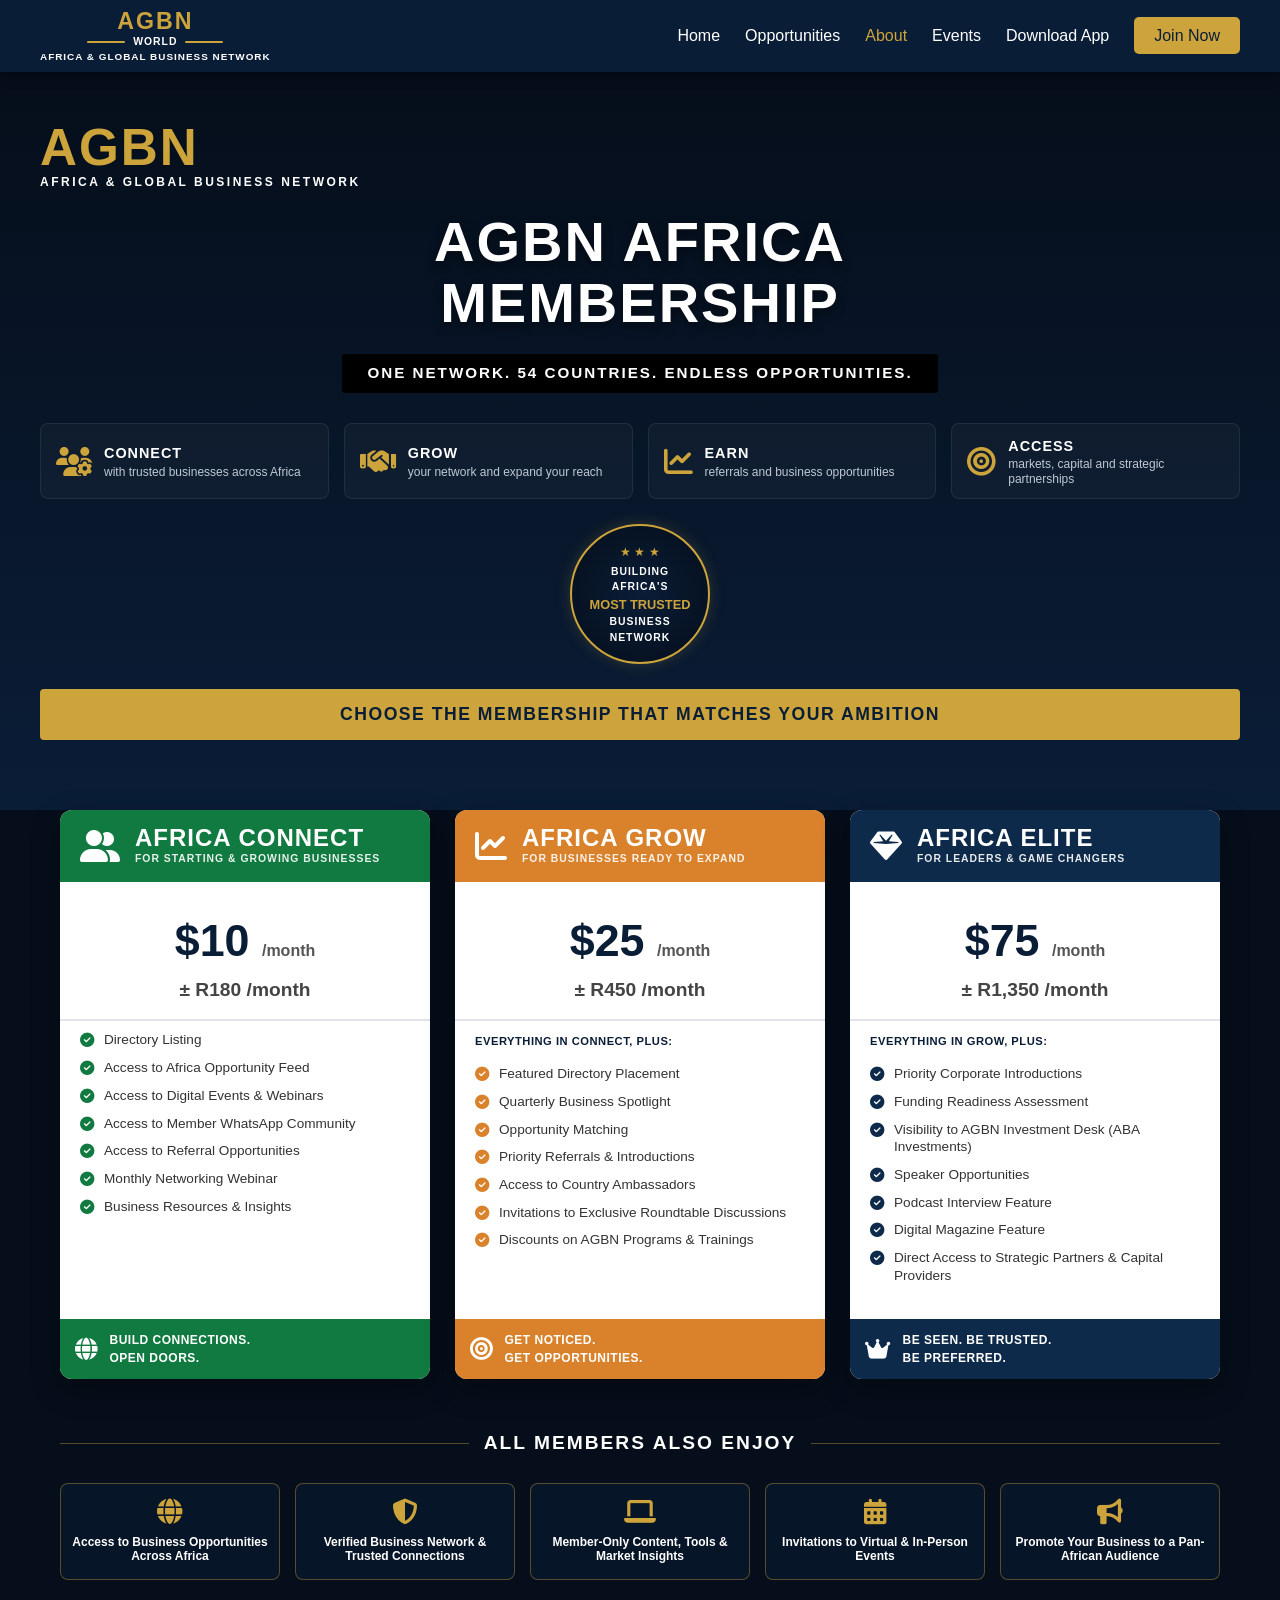
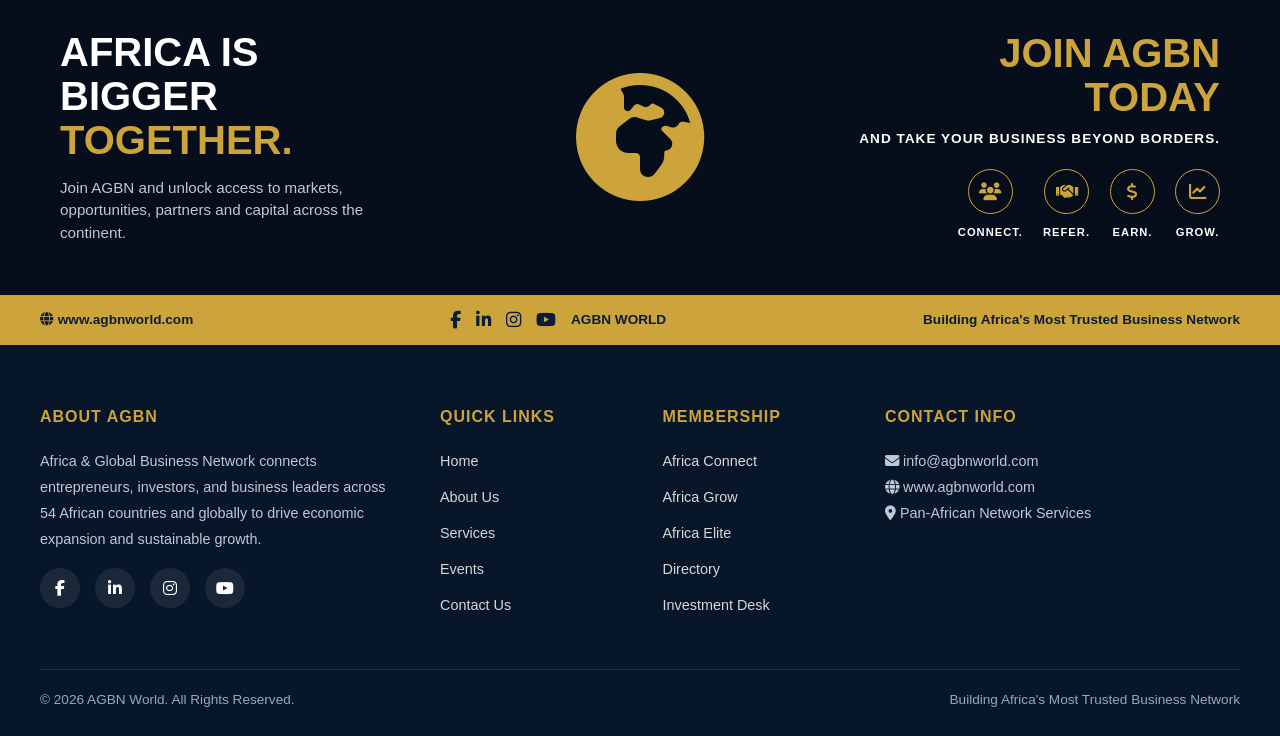
==== commit 140c2246: "Add files via upload" ====
--- a/about.html
+++ b/about.html
@@ -584,11 +584,11 @@
 
             <ul class="nav-links">
                 <li><a href="index.html">Home</a></li>
-                <li><a href="about.html" class="active">About Us</a></li>
-                <li><a href="services.html">Services</a></li>
+                <li><a href="./opportunities.html">Opportunities</a></li>
+                <li><a href="about.html" class="active">About</a></li>
                 <li><a href="events.html">Events</a></li>
-                <li><a href="contact.html">Contact</a></li>
-                <li><a href="membership.html" class="btn-join">Join Now</a></li>
+                <li><a href="./download.html">Download App</a></li>
+                <li><a href="https://forms.gle/jRorKfWYr3iCk9Wu8" class="btn-join">Join Now</a></li>
             </ul>
         </div>
     </header>
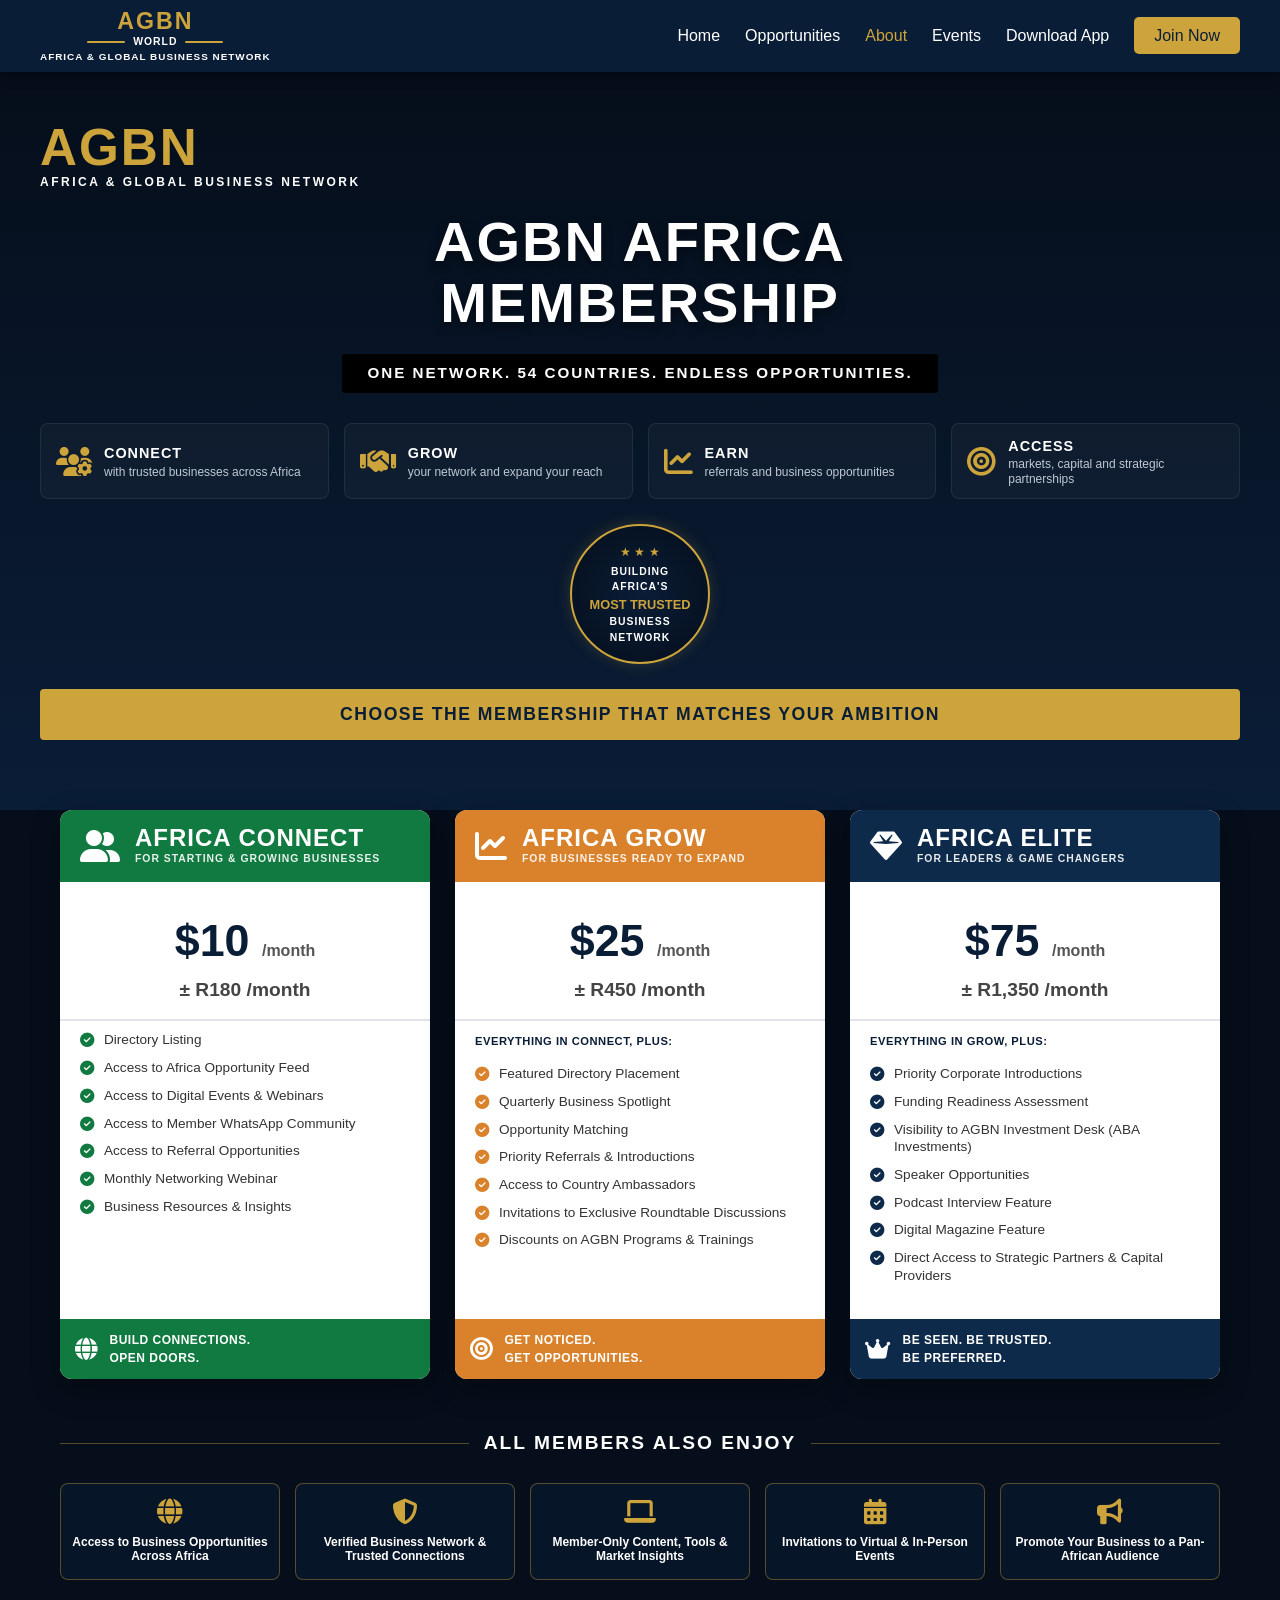
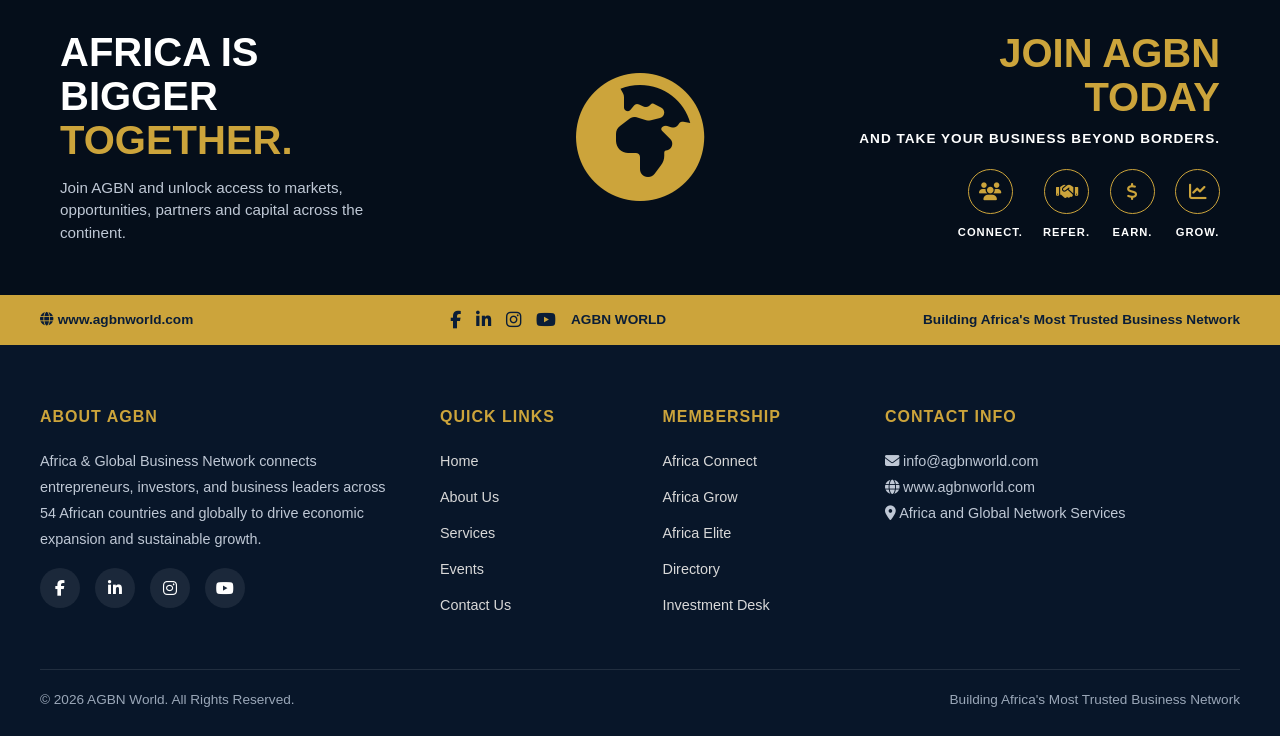
==== commit dcf25a75: "Update about.html" ====
--- a/about.html
+++ b/about.html
@@ -883,8 +883,8 @@
             <div class="footer-block">
                 <h5>CONTACT INFO</h5>
                 <p><i class="fa-solid fa-envelope"></i> info@agbnworld.com</p>
-                <p><i class="fa-solid fa-globe"></i> www.agbnworld.com</p>
-                <p><i class="fa-solid fa-location-dot"></i> Pan-African Network Services</p>
+                <p><i class="fa-solid fa-globe"></i> www.agbnworld.com </p>
+                <p><i class="fa-solid fa-location-dot"></i> Africa and Global Network Services</p>
             </div>
         </div>
 
@@ -897,4 +897,4 @@
     </footer>
 
 </body>
-</html>+</html>
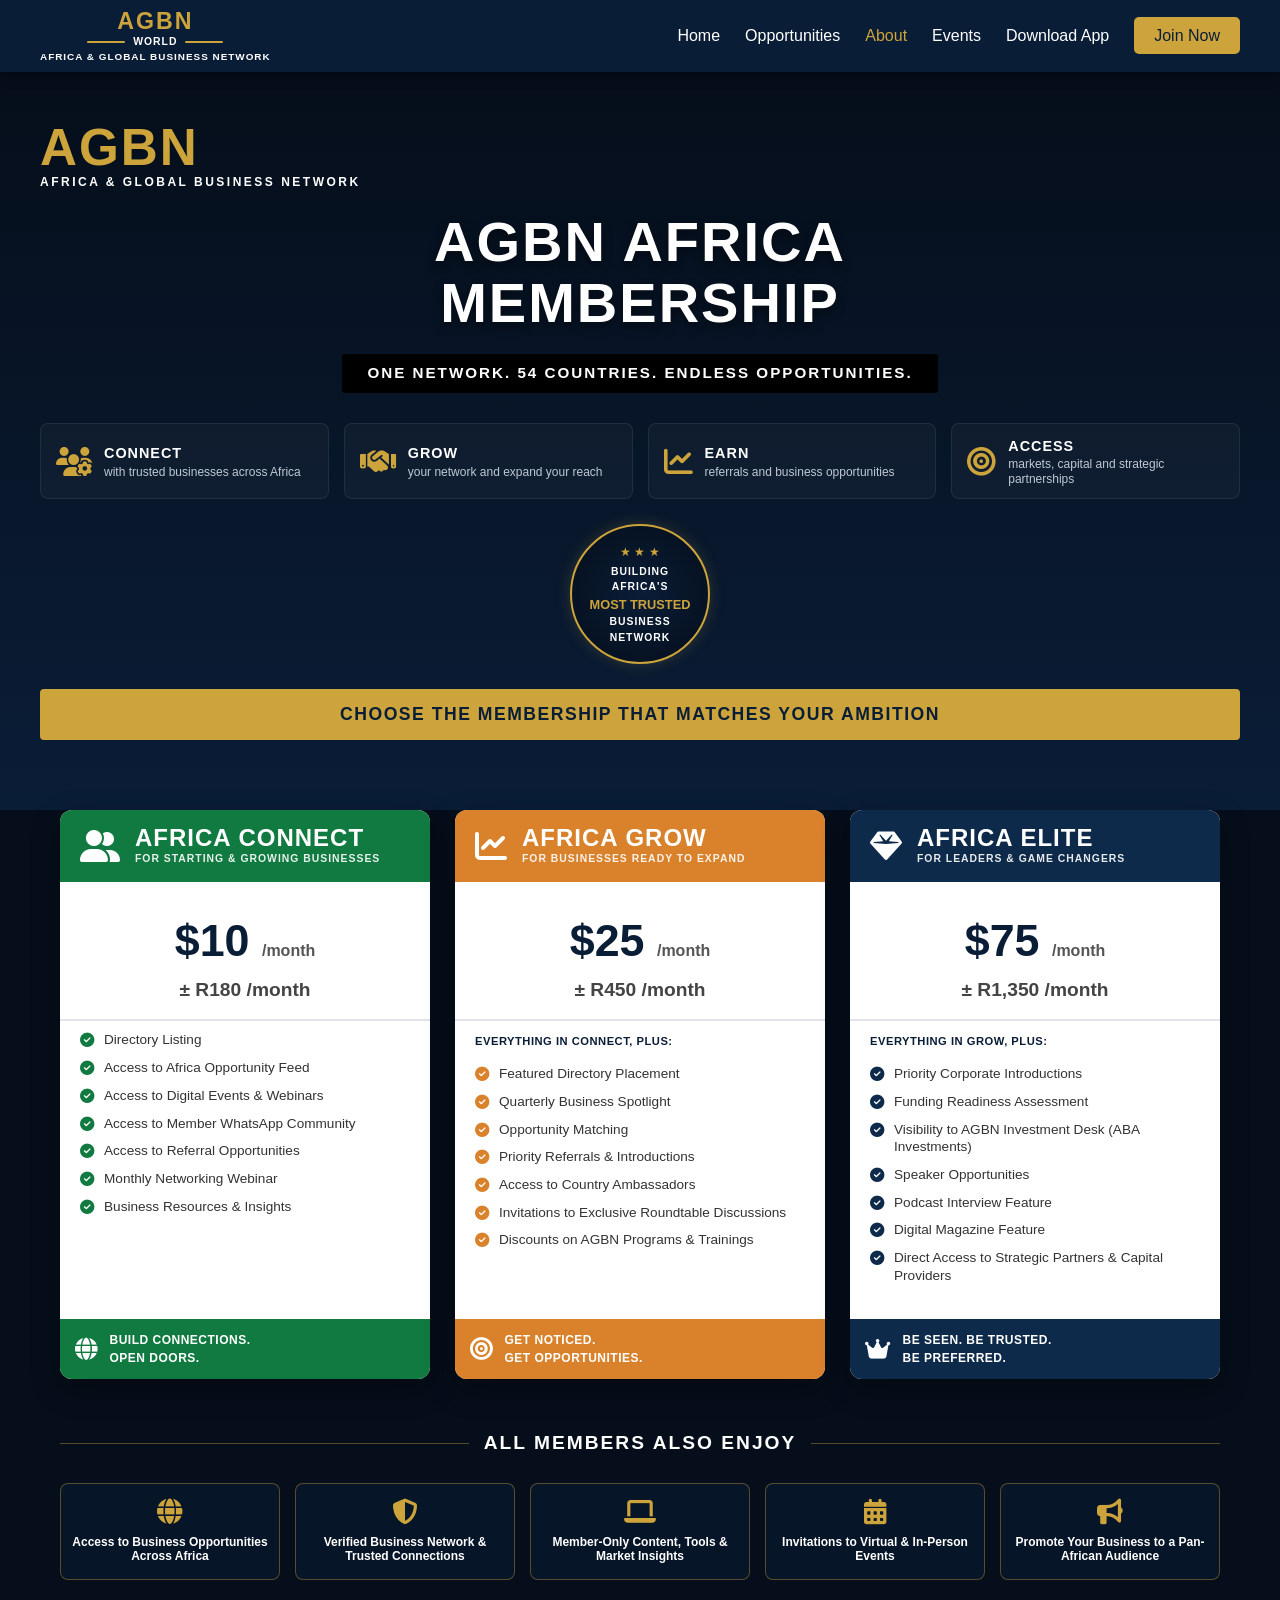
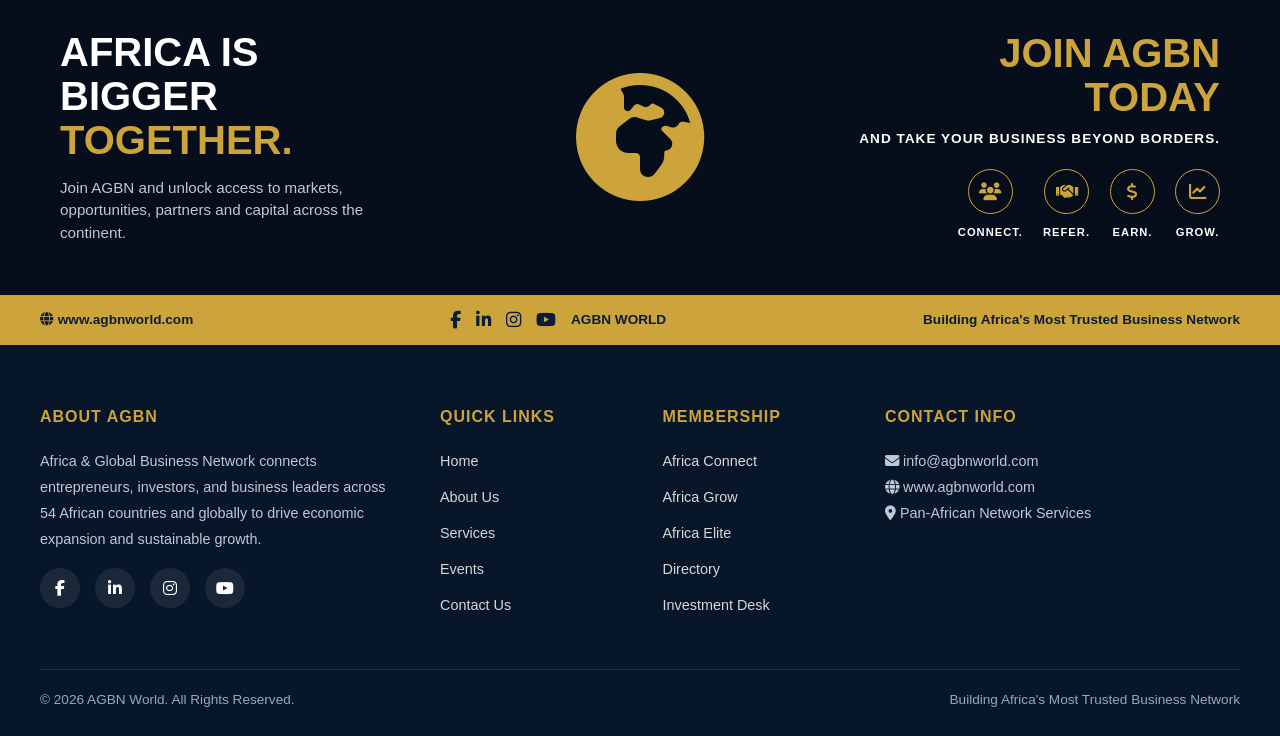
==== commit fc8e18c9: "Update about.html" ====
--- a/about.html
+++ b/about.html
@@ -884,7 +884,7 @@
                 <h5>CONTACT INFO</h5>
                 <p><i class="fa-solid fa-envelope"></i> info@agbnworld.com</p>
                 <p><i class="fa-solid fa-globe"></i> www.agbnworld.com </p>
-                <p><i class="fa-solid fa-location-dot"></i> Africa and Global Network Services</p>
+                <p><i class="fa-solid fa-location-dot"></i> Pan-African Network Services</p>
             </div>
         </div>
 
